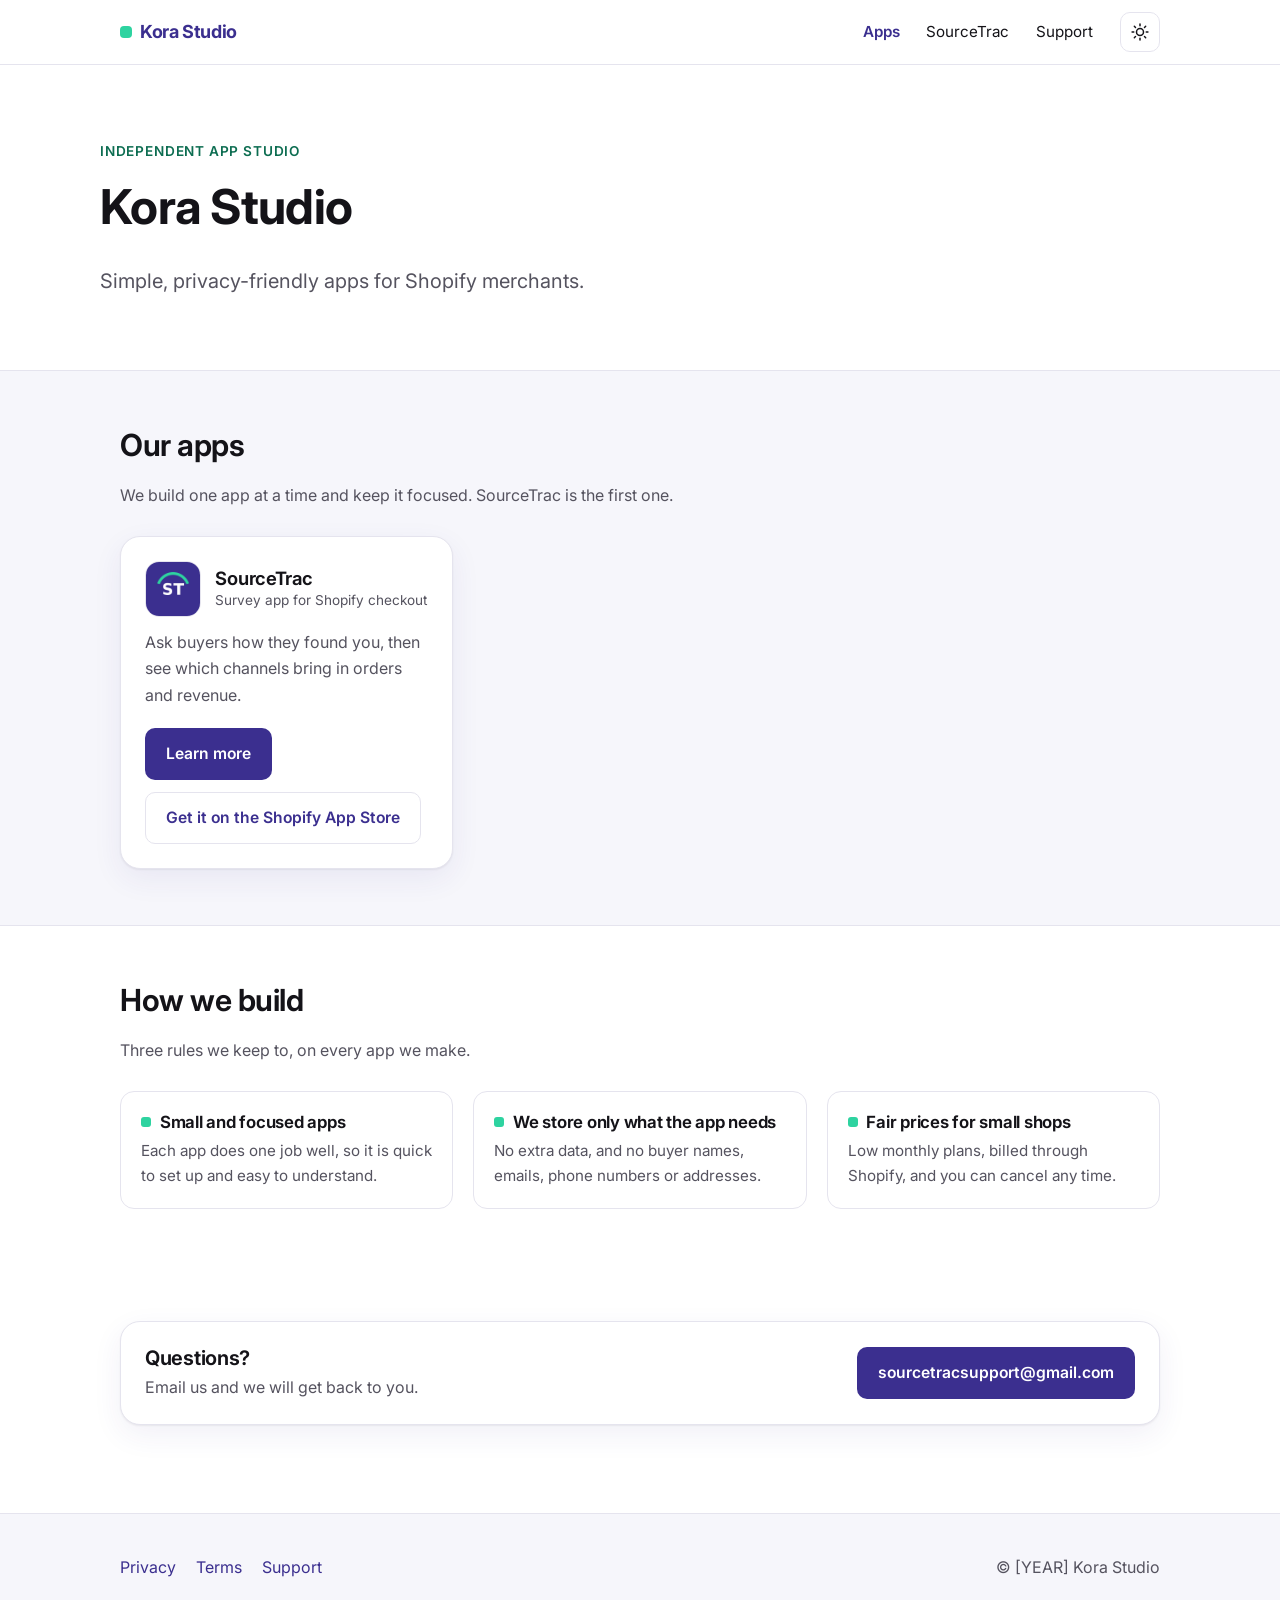
==== index.html @ 99ec0a58 "Add Kora Studio marketing site Studio site with an apps section for Kora Studio, plus the SourceTrac" ====
<!DOCTYPE html>
<html lang="en" data-theme="light">
<head>
<meta charset="utf-8">
<meta name="viewport" content="width=device-width, initial-scale=1">
<title>Kora Studio — simple, privacy-friendly apps for Shopify merchants</title>
<meta name="description" content="Kora Studio is an independent studio building small, focused apps for Shopify merchants. Meet SourceTrac, which shows which channels bring in your sales.">
<link rel="icon" href="/assets/favicon.svg" type="image/svg+xml">
<link rel="preconnect" href="https://fonts.googleapis.com">
<link rel="preconnect" href="https://fonts.gstatic.com" crossorigin>
<link rel="stylesheet" href="https://fonts.googleapis.com/css2?family=Inter:wght@400;500;600;700&display=swap">
<link rel="stylesheet" href="/assets/styles.css">
<script>
  (function () {
    try {
      var saved = localStorage.getItem("kora-theme");
      if (saved === "dark" || saved === "light") {
        document.documentElement.setAttribute("data-theme", saved);
      }
    } catch (e) {}
  })();
</script>
</head>
<body>
<a class="skip-link" href="#main">Skip to content</a>

<header class="site-header">
  <div class="wrap site-header__inner">
    <a class="brand" href="/"><span class="brand__mark" aria-hidden="true"></span>Kora Studio</a>
    <nav class="nav" id="site-nav" data-open="false" aria-label="Main">
      <a href="/#apps" aria-current="page">Apps</a>
      <a href="/sourcetrac">SourceTrac</a>
      <a href="/support">Support</a>
    </nav>
    <div class="header-tools">
      <button class="icon-btn theme-toggle" type="button" aria-pressed="false" aria-label="Switch to dark mode">
        <svg class="icon-sun" viewBox="0 0 24 24" fill="none" stroke="currentColor" stroke-width="1.8" stroke-linecap="round" aria-hidden="true">
          <circle cx="12" cy="12" r="4.2"></circle>
          <path d="M12 2.5v2M12 19.5v2M2.5 12h2M19.5 12h2M5.2 5.2l1.4 1.4M17.4 17.4l1.4 1.4M18.8 5.2l-1.4 1.4M6.6 17.4l-1.4 1.4"></path>
        </svg>
        <svg class="icon-moon" viewBox="0 0 24 24" fill="none" stroke="currentColor" stroke-width="1.8" stroke-linecap="round" stroke-linejoin="round" aria-hidden="true">
          <path d="M20 14.5A8.5 8.5 0 0 1 9.5 4a8.5 8.5 0 1 0 10.5 10.5z"></path>
        </svg>
      </button>
      <button class="icon-btn menu-toggle" type="button" aria-expanded="false" aria-controls="site-nav" aria-label="Menu">
        <svg viewBox="0 0 24 24" fill="none" stroke="currentColor" stroke-width="1.8" stroke-linecap="round" aria-hidden="true">
          <path d="M4 7h16M4 12h16M4 17h16"></path>
        </svg>
      </button>
    </div>
  </div>
</header>

<main id="main">

  <section class="hero wrap">
    <p class="hero__eyebrow">Independent app studio</p>
    <h1>Kora Studio</h1>
    <p class="hero__lead">Simple, privacy-friendly apps for Shopify merchants.</p>
  </section>

  <section class="section section--soft" id="apps" aria-labelledby="apps-heading">
    <div class="wrap">
      <div class="section__head">
        <h2 id="apps-heading">Our apps</h2>
        <p>We build one app at a time and keep it focused. SourceTrac is the first one.</p>
      </div>

      <div class="card-grid">
        <article class="card app-card">
          <div class="app-card__top">
            <img class="app-card__icon" src="/assets/sourcetrac-icon.png" width="56" height="56"
                 alt="SourceTrac app icon: white letters on an indigo square with a mint arc">
            <div>
              <h3>SourceTrac</h3>
              <p class="app-card__tag">Survey app for Shopify checkout</p>
            </div>
          </div>
          <p>Ask buyers how they found you, then see which channels bring in orders and revenue.</p>
          <div class="btn-row">
            <a class="btn btn--primary" href="/sourcetrac">Learn more</a>
            <a class="btn btn--secondary" href="[APP STORE LISTING URL]">Get it on the Shopify App Store</a>
          </div>
        </article>
      </div>
    </div>
  </section>

  <section class="section" aria-labelledby="how-heading">
    <div class="wrap">
      <div class="section__head">
        <h2 id="how-heading">How we build</h2>
        <p>Three rules we keep to, on every app we make.</p>
      </div>

      <ul class="points">
        <li>
          <h3>Small and focused apps</h3>
          <p>Each app does one job well, so it is quick to set up and easy to understand.</p>
        </li>
        <li>
          <h3>We store only what the app needs</h3>
          <p>No extra data, and no buyer names, emails, phone numbers or addresses.</p>
        </li>
        <li>
          <h3>Fair prices for small shops</h3>
          <p>Low monthly plans, billed through Shopify, and you can cancel any time.</p>
        </li>
      </ul>
    </div>
  </section>

  <section class="section" aria-labelledby="contact-heading">
    <div class="wrap">
      <div class="contact-strip">
        <div>
          <h2 id="contact-heading">Questions?</h2>
          <p>Email us and we will get back to you.</p>
        </div>
        <div class="btn-row">
          <a class="btn btn--primary" href="mailto:sourcetracsupport@gmail.com">sourcetracsupport@gmail.com</a>
        </div>
      </div>
    </div>
  </section>

</main>

<footer class="site-footer">
  <div class="wrap">
    <div class="site-footer__inner">
      <nav aria-label="Footer">
        <a href="/privacy">Privacy</a>
        <a href="/terms">Terms</a>
        <a href="/support">Support</a>
      </nav>
      <span class="muted">© [YEAR] Kora Studio</span>
    </div>
  </div>
</footer>

<script src="/assets/site.js"></script>
</body>
</html>
---- assets/styles.css ----
/* Kora Studio — shared styles */

:root {
  --brand: #3b2f8f;
  --brand-ink: #3b2f8f;
  --brand-soft: #f1effb;
  --on-brand: #ffffff;
  --accent: #2ed3a0;
  --accent-ink: #0d6d51;
  --bg: #ffffff;
  --bg-soft: #f6f6fb;
  --surface: #ffffff;
  --text: #141318;
  --muted: #55535f;
  --border: #e5e4ee;
  --shadow: 0 1px 2px rgba(20, 19, 24, 0.06), 0 10px 30px rgba(59, 47, 143, 0.07);
  --radius: 14px;
  --radius-lg: 20px;
  --maxw: 1080px;
  color-scheme: light;
}

html[data-theme="dark"] {
  --brand: #5b4bc4;
  --brand-ink: #b6acfa;
  --brand-soft: #201c3a;
  --on-brand: #ffffff;
  --accent: #2ed3a0;
  --accent-ink: #2ed3a0;
  --bg: #0f0d1b;
  --bg-soft: #171429;
  --surface: #171429;
  --text: #f3f2f8;
  --muted: #b3afc6;
  --border: #2c2846;
  --shadow: 0 1px 2px rgba(0, 0, 0, 0.4), 0 10px 30px rgba(0, 0, 0, 0.35);
  color-scheme: dark;
}

*,
*::before,
*::after {
  box-sizing: border-box;
}

html {
  -webkit-text-size-adjust: 100%;
  scroll-behavior: smooth;
}

body {
  margin: 0;
  background: var(--bg);
  color: var(--text);
  font-family: "Inter", -apple-system, BlinkMacSystemFont, "Segoe UI", Roboto, Helvetica, Arial, sans-serif;
  font-size: 1rem;
  line-height: 1.65;
  font-synthesis-weight: none;
  text-rendering: optimizeLegibility;
  overflow-x: hidden;
}

@media (prefers-reduced-motion: reduce) {
  html {
    scroll-behavior: auto;
  }
  * {
    transition: none !important;
  }
}

img {
  max-width: 100%;
  height: auto;
  display: block;
}

a {
  color: var(--brand-ink);
  text-decoration-thickness: 1px;
  text-underline-offset: 2px;
}

a:hover {
  color: var(--text);
}

:focus-visible {
  outline: 3px solid var(--accent);
  outline-offset: 2px;
  border-radius: 4px;
}

h1,
h2,
h3,
h4 {
  line-height: 1.2;
  margin: 0 0 0.6em;
  letter-spacing: -0.015em;
  text-wrap: balance;
}

h1 {
  font-size: clamp(2rem, 5vw, 3rem);
  font-weight: 700;
}

h2 {
  font-size: clamp(1.4rem, 3vw, 1.9rem);
  font-weight: 650;
}

h3 {
  font-size: 1.15rem;
  font-weight: 650;
}

p {
  margin: 0 0 1rem;
  max-width: 68ch;
}

ul,
ol {
  padding-left: 1.25rem;
  margin: 0 0 1rem;
}

li {
  margin-bottom: 0.45rem;
  max-width: 65ch;
}

hr {
  border: 0;
  border-top: 1px solid var(--border);
  margin: 2.5rem 0;
}

/* Layout */
.wrap {
  width: 100%;
  max-width: var(--maxw);
  margin: 0 auto;
  padding: 0 1.25rem;
}

.section {
  padding: 3.5rem 0;
}

.section--soft {
  background: var(--bg-soft);
  border-top: 1px solid var(--border);
  border-bottom: 1px solid var(--border);
}

.section__head {
  max-width: 62ch;
  margin-bottom: 1.75rem;
}

.section__head p {
  color: var(--muted);
  margin-bottom: 0;
}

.skip-link {
  position: absolute;
  left: -9999px;
  top: 0;
  background: var(--brand);
  color: var(--on-brand);
  padding: 0.6rem 1rem;
  z-index: 50;
  border-radius: 0 0 8px 0;
}

.skip-link:focus {
  left: 0;
}

/* Header */
.site-header {
  position: sticky;
  top: 0;
  z-index: 20;
  background: color-mix(in srgb, var(--bg) 92%, transparent);
  backdrop-filter: saturate(180%) blur(10px);
  border-bottom: 1px solid var(--border);
}

@supports not (background: color-mix(in srgb, red, blue)) {
  .site-header {
    background: var(--bg);
  }
}

.site-header__inner {
  display: flex;
  align-items: center;
  gap: 1rem;
  min-height: 64px;
}

.brand {
  display: inline-flex;
  align-items: center;
  gap: 0.5rem;
  text-decoration: none;
  font-weight: 700;
  letter-spacing: -0.02em;
  font-size: 1.125rem;
  color: var(--brand-ink);
  margin-right: auto;
}

.brand:hover {
  color: var(--brand-ink);
}

.brand__mark {
  width: 12px;
  height: 12px;
  border-radius: 4px;
  background: var(--accent);
  flex: none;
}

.nav {
  display: flex;
  align-items: center;
  gap: 0.25rem;
}

.nav a {
  color: var(--text);
  text-decoration: none;
  padding: 0.45rem 0.7rem;
  border-radius: 8px;
  font-size: 0.95rem;
}

.nav a:hover {
  background: var(--bg-soft);
}

.nav a[aria-current="page"] {
  color: var(--brand-ink);
  font-weight: 600;
}

.header-tools {
  display: flex;
  align-items: center;
  gap: 0.4rem;
}

.icon-btn {
  appearance: none;
  background: transparent;
  border: 1px solid var(--border);
  color: var(--text);
  width: 40px;
  height: 40px;
  border-radius: 10px;
  display: inline-flex;
  align-items: center;
  justify-content: center;
  cursor: pointer;
  padding: 0;
}

.icon-btn:hover {
  background: var(--bg-soft);
}

.icon-btn svg {
  width: 20px;
  height: 20px;
}

.theme-toggle .icon-moon,
html[data-theme="dark"] .theme-toggle .icon-sun {
  display: none;
}

html[data-theme="dark"] .theme-toggle .icon-moon {
  display: block;
}

.menu-toggle {
  display: none;
}

@media (max-width: 700px) {
  .menu-toggle {
    display: inline-flex;
  }

  .nav {
    position: absolute;
    left: 0;
    right: 0;
    top: 100%;
    flex-direction: column;
    align-items: stretch;
    gap: 0;
    background: var(--bg);
    border-bottom: 1px solid var(--border);
    padding: 0.5rem 1.25rem 1rem;
    display: none;
  }

  .nav[data-open="true"] {
    display: flex;
  }

  .nav a {
    padding: 0.7rem 0.5rem;
    font-size: 1.05rem;
  }
}

/* Buttons */
.btn {
  display: inline-flex;
  align-items: center;
  justify-content: center;
  gap: 0.5rem;
  padding: 0.75rem 1.25rem;
  border-radius: 10px;
  font-weight: 600;
  font-size: 0.98rem;
  text-decoration: none;
  border: 1px solid transparent;
  cursor: pointer;
  max-width: 100%;
  text-align: center;
  overflow-wrap: anywhere;
  transition: transform 0.12s ease, background-color 0.12s ease;
}

.btn:active {
  transform: translateY(1px);
}

.btn--primary {
  background: var(--brand);
  color: var(--on-brand);
}

.btn--primary:hover {
  color: var(--on-brand);
  background: color-mix(in srgb, var(--brand) 85%, #000);
}

.btn--secondary {
  background: transparent;
  color: var(--brand-ink);
  border-color: var(--border);
}

.btn--secondary:hover {
  color: var(--brand-ink);
  background: var(--bg-soft);
  border-color: var(--brand-ink);
}

.btn-row {
  display: flex;
  flex-wrap: wrap;
  gap: 0.75rem;
  align-items: center;
}

/* Hero */
.hero {
  padding: 4.5rem 0 3.5rem;
}

.hero__eyebrow {
  display: inline-block;
  font-size: 0.85rem;
  font-weight: 600;
  letter-spacing: 0.06em;
  text-transform: uppercase;
  color: var(--accent-ink);
  margin-bottom: 1rem;
}

.hero h1 {
  max-width: 22ch;
}

.hero__lead {
  font-size: clamp(1.05rem, 2.2vw, 1.25rem);
  color: var(--muted);
  max-width: 58ch;
}

.hero__actions {
  margin-top: 1.75rem;
}

.hero--split {
  display: grid;
  grid-template-columns: 1.15fr 0.85fr;
  gap: 3rem;
  align-items: center;
}

@media (max-width: 860px) {
  .hero--split {
    grid-template-columns: 1fr;
    gap: 2rem;
  }
}

/* Cards */
.card {
  background: var(--surface);
  border: 1px solid var(--border);
  border-radius: var(--radius-lg);
  padding: 1.5rem;
  box-shadow: var(--shadow);
}

.card-grid {
  display: grid;
  grid-template-columns: repeat(auto-fill, minmax(min(100%, 300px), 1fr));
  gap: 1.25rem;
}

.app-card {
  display: flex;
  flex-direction: column;
  gap: 0.75rem;
}

.app-card__top {
  display: flex;
  align-items: center;
  gap: 0.9rem;
}

.app-card__icon {
  width: 56px;
  height: 56px;
  border-radius: 14px;
  flex: none;
  border: 1px solid var(--border);
}

.app-card h3 {
  margin: 0;
}

.app-card__tag {
  color: var(--muted);
  font-size: 0.85rem;
  margin: 0;
}

.app-card p {
  color: var(--muted);
  margin: 0;
  flex: 1;
}

.app-card .btn-row {
  margin-top: 0.5rem;
}

/* Feature / point lists */
.points {
  display: grid;
  grid-template-columns: repeat(auto-fit, minmax(min(100%, 260px), 1fr));
  gap: 1.25rem;
  list-style: none;
  padding: 0;
  margin: 0;
}

.points li {
  margin: 0;
  max-width: none;
  background: var(--surface);
  border: 1px solid var(--border);
  border-radius: var(--radius);
  padding: 1.25rem;
}

.points h3 {
  display: flex;
  align-items: center;
  gap: 0.55rem;
  font-size: 1.05rem;
  margin-bottom: 0.35rem;
}

.points h3::before {
  content: "";
  width: 10px;
  height: 10px;
  border-radius: 3px;
  background: var(--accent);
  flex: none;
}

.points p {
  color: var(--muted);
  margin: 0;
  font-size: 0.95rem;
}

.steps {
  counter-reset: step;
  list-style: none;
  padding: 0;
  margin: 0;
  display: grid;
  grid-template-columns: repeat(auto-fit, minmax(min(100%, 280px), 1fr));
  gap: 1.25rem;
}

.steps > li {
  counter-increment: step;
  margin: 0;
  max-width: none;
  background: var(--surface);
  border: 1px solid var(--border);
  border-radius: var(--radius);
  padding: 1.5rem;
}

.steps > li::before {
  content: counter(step);
  display: inline-flex;
  align-items: center;
  justify-content: center;
  width: 32px;
  height: 32px;
  border-radius: 50%;
  background: var(--brand);
  color: var(--on-brand);
  font-weight: 700;
  font-size: 0.95rem;
  margin-bottom: 0.75rem;
}

.steps h3 {
  margin-bottom: 0.4rem;
}

.steps p {
  color: var(--muted);
  margin: 0;
  font-size: 0.95rem;
}

.feature-list {
  display: grid;
  grid-template-columns: repeat(auto-fit, minmax(min(100%, 320px), 1fr));
  gap: 0.6rem 2rem;
  list-style: none;
  padding: 0;
  margin: 0;
}

.feature-list li {
  position: relative;
  padding-left: 1.75rem;
  margin: 0;
  max-width: none;
}

.feature-list li::before {
  content: "";
  position: absolute;
  left: 0;
  top: 0.55em;
  width: 12px;
  height: 7px;
  border-left: 2.5px solid var(--accent);
  border-bottom: 2.5px solid var(--accent);
  transform: rotate(-45deg);
}

/* Notice / callout */
.notice {
  border: 1px solid var(--border);
  border-left: 4px solid var(--accent);
  background: var(--surface);
  border-radius: var(--radius);
  padding: 1.25rem 1.4rem;
}

.notice p:last-child {
  margin-bottom: 0;
}

.notice--warn {
  border-left-color: #d98324;
  background: color-mix(in srgb, #d98324 8%, var(--surface));
}

.notice--warn strong {
  color: var(--text);
}

.contact-strip {
  display: flex;
  flex-wrap: wrap;
  gap: 1rem 1.5rem;
  align-items: center;
  justify-content: space-between;
  border: 1px solid var(--border);
  border-radius: var(--radius-lg);
  background: var(--surface);
  padding: 1.5rem;
  box-shadow: var(--shadow);
}

.contact-strip h2 {
  margin: 0 0 0.25rem;
  font-size: 1.25rem;
}

.contact-strip p {
  margin: 0;
  color: var(--muted);
}

/* Pricing */
.billing {
  display: inline-flex;
  align-items: center;
  gap: 0.25rem;
  padding: 0.3rem;
  margin: 0 0 1.5rem;
  border: 1px solid var(--border);
  border-radius: 12px;
  background: var(--surface);
  min-width: 0;
}

.billing input {
  position: absolute;
  width: 1px;
  height: 1px;
  opacity: 0;
  pointer-events: none;
}

.billing label {
  display: inline-flex;
  align-items: center;
  gap: 0.4rem;
  padding: 0.45rem 0.8rem;
  border-radius: 9px;
  font-weight: 600;
  font-size: 0.92rem;
  cursor: pointer;
  color: var(--muted);
  white-space: nowrap;
}

.billing input:checked + label {
  background: var(--brand);
  color: var(--on-brand);
}

.billing input:focus-visible + label {
  outline: 3px solid var(--accent);
  outline-offset: 2px;
}

.billing .save {
  font-weight: 600;
  font-size: 0.78rem;
  color: var(--accent-ink);
}

.billing input:checked + label .save {
  color: var(--accent);
}

@media (max-width: 380px) {
  .billing label {
    padding: 0.4rem 0.55rem;
    font-size: 0.88rem;
  }

  .billing .save {
    font-size: 0.72rem;
  }
}

.plans {
  display: grid;
  grid-template-columns: repeat(auto-fit, minmax(min(100%, 270px), 1fr));
  gap: 1.25rem;
  align-items: start;
}

.plan {
  background: var(--surface);
  border: 1px solid var(--border);
  border-radius: var(--radius-lg);
  padding: 1.6rem;
  box-shadow: var(--shadow);
  display: flex;
  flex-direction: column;
  height: 100%;
}

.plan h3 {
  margin: 0 0 0.35rem;
  font-size: 1.2rem;
}

.plan__price {
  font-size: 1.9rem;
  font-weight: 700;
  letter-spacing: -0.02em;
  margin: 0 0 0.15rem;
}

.plan__price small {
  font-size: 0.95rem;
  font-weight: 500;
  color: var(--muted);
  letter-spacing: 0;
}

.plan__billing-note {
  color: var(--muted);
  font-size: 0.85rem;
  margin: 0 0 1rem;
}

.plan ul {
  list-style: none;
  padding: 0;
  margin: 0 0 1.25rem;
}

.plan ul li {
  position: relative;
  padding-left: 1.6rem;
  margin-bottom: 0.5rem;
  font-size: 0.95rem;
  max-width: none;
}

.plan ul li::before {
  content: "";
  position: absolute;
  left: 0;
  top: 0.5em;
  width: 11px;
  height: 6px;
  border-left: 2.5px solid var(--accent);
  border-bottom: 2.5px solid var(--accent);
  transform: rotate(-45deg);
}

.plan .btn {
  margin-top: auto;
  width: 100%;
}

/* Monthly / yearly switch: CSS only */
.price--year {
  display: none;
}

.pricing:has(#bill-yearly:checked) .price--year {
  display: block;
}

.pricing:has(#bill-yearly:checked) .price--month {
  display: none;
}

/* Fallback for browsers without :has() — class is set by site.js */
.pricing.is-yearly .price--year {
  display: block;
}

.pricing.is-yearly .price--month {
  display: none;
}

/* FAQ */
.faq {
  display: grid;
  gap: 0.75rem;
}

.faq details {
  background: var(--surface);
  border: 1px solid var(--border);
  border-radius: var(--radius);
  padding: 1rem 1.25rem;
}

.faq summary {
  cursor: pointer;
  font-weight: 600;
  list-style: none;
  display: flex;
  justify-content: space-between;
  gap: 1rem;
  align-items: center;
}

.faq summary::-webkit-details-marker {
  display: none;
}

.faq summary::after {
  content: "+";
  color: var(--brand-ink);
  font-weight: 700;
  font-size: 1.2rem;
  line-height: 1;
  flex: none;
}

.faq details[open] summary::after {
  content: "–";
}

.faq details p {
  margin: 0.75rem 0 0;
  color: var(--muted);
}

/* Prose (legal pages) */
.prose {
  max-width: 74ch;
}

.prose h2 {
  margin-top: 2.25rem;
  font-size: 1.3rem;
}

.prose h2:first-of-type {
  margin-top: 0;
}

.prose ul {
  margin-bottom: 1.25rem;
}

.prose table {
  width: 100%;
  border-collapse: collapse;
  margin-bottom: 1.25rem;
  font-size: 0.95rem;
}

.prose th,
.prose td {
  text-align: left;
  padding: 0.6rem 0.75rem;
  border-bottom: 1px solid var(--border);
  vertical-align: top;
}

.prose th {
  font-weight: 600;
}

.updated {
  color: var(--muted);
  font-size: 0.9rem;
}

/* Placeholder marker */
.ph {
  font-family: ui-monospace, SFMono-Regular, Menlo, Consolas, monospace;
  font-size: 0.92em;
  background: color-mix(in srgb, #d98324 16%, transparent);
  border: 1px dashed #d98324;
  border-radius: 5px;
  padding: 0.05em 0.35em;
  color: var(--text);
  overflow-wrap: anywhere;
}

/* Footer */
.site-footer {
  border-top: 1px solid var(--border);
  background: var(--bg-soft);
  padding: 2.5rem 0;
  margin-top: 2rem;
}

.site-footer__inner {
  display: flex;
  flex-wrap: wrap;
  gap: 1rem 1.5rem;
  align-items: center;
  justify-content: space-between;
}

.site-footer nav {
  display: flex;
  flex-wrap: wrap;
  gap: 0.5rem 1.25rem;
}

.site-footer a {
  text-decoration: none;
}

.site-footer a:hover {
  text-decoration: underline;
}

.site-footer small {
  color: var(--muted);
  display: block;
  margin-top: 1rem;
  width: 100%;
}

/* Utilities */
.muted {
  color: var(--muted);
}

.mt-0 {
  margin-top: 0;
}

.mb-0 {
  margin-bottom: 0;
}

.stack > * + * {
  margin-top: 1rem;
}

.visually-hidden {
  position: absolute;
  width: 1px;
  height: 1px;
  margin: -1px;
  padding: 0;
  overflow: hidden;
  clip: rect(0 0 0 0);
  white-space: nowrap;
  border: 0;
}
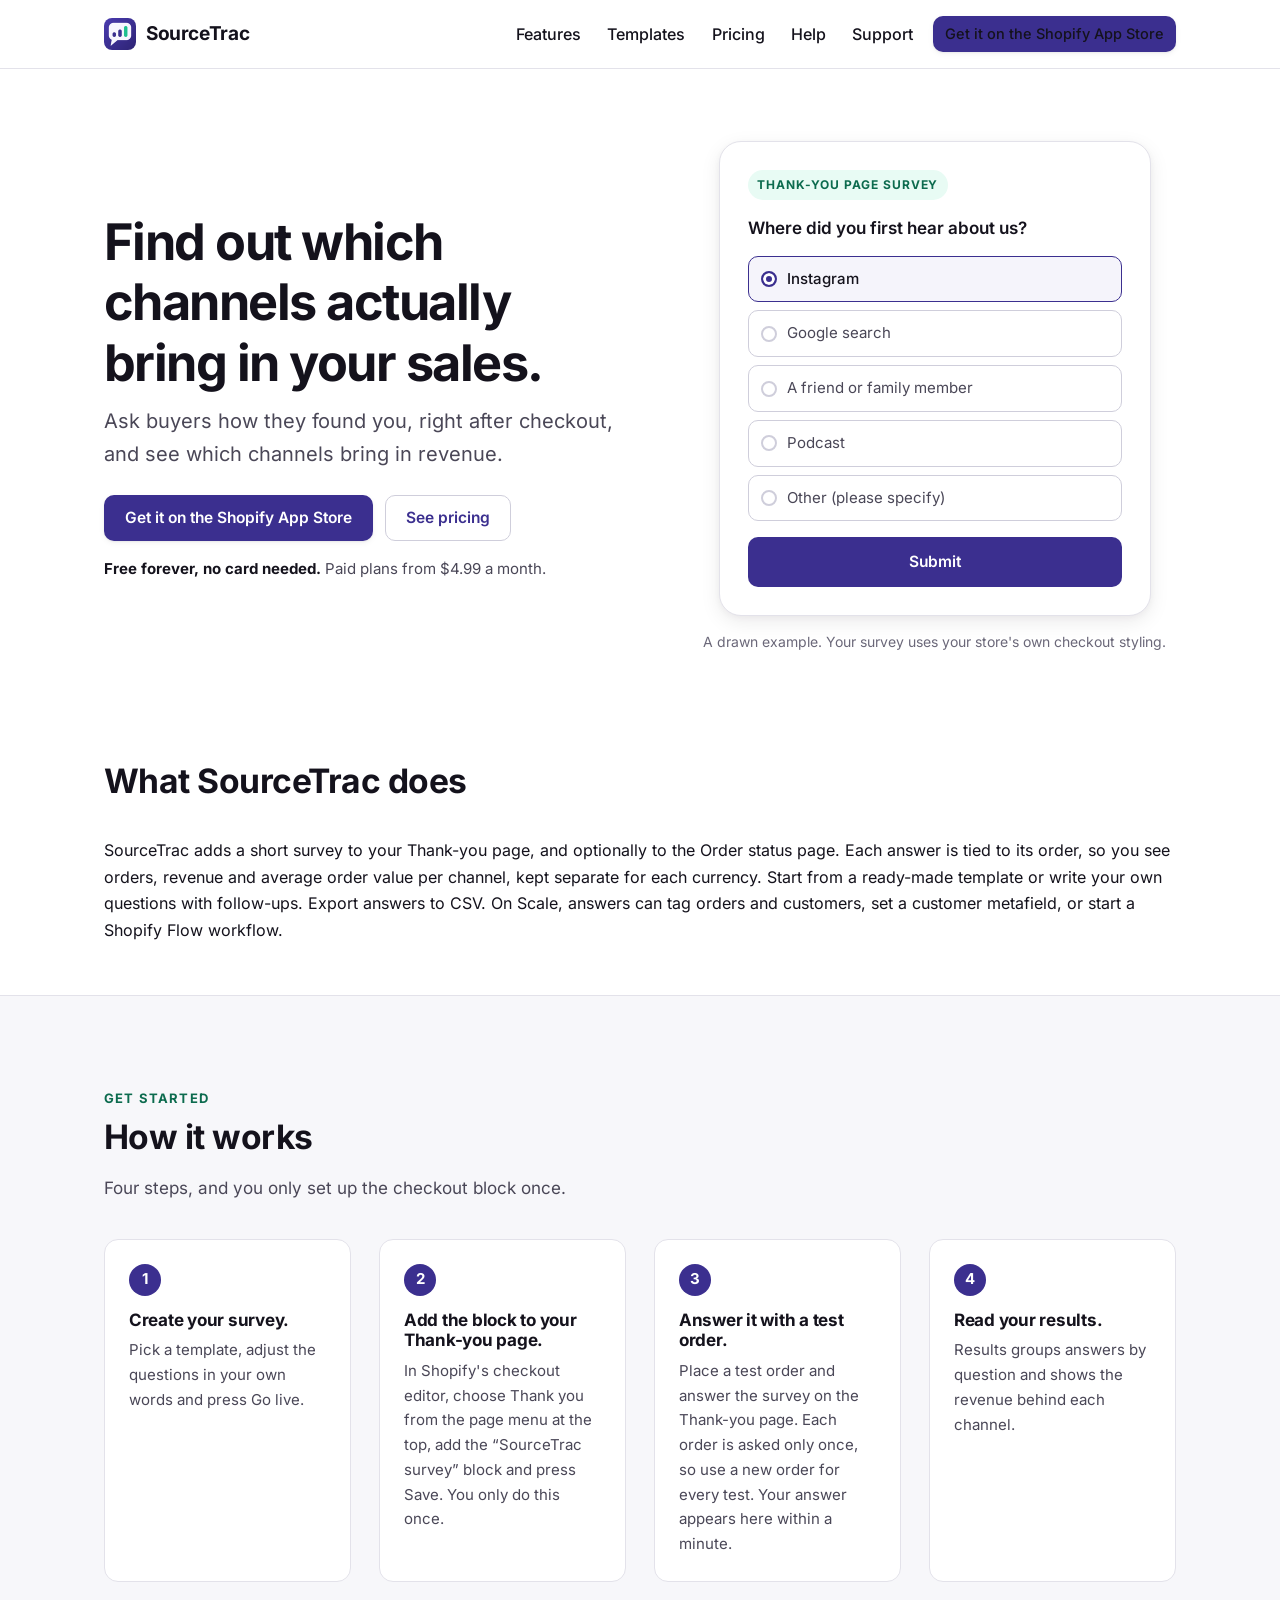
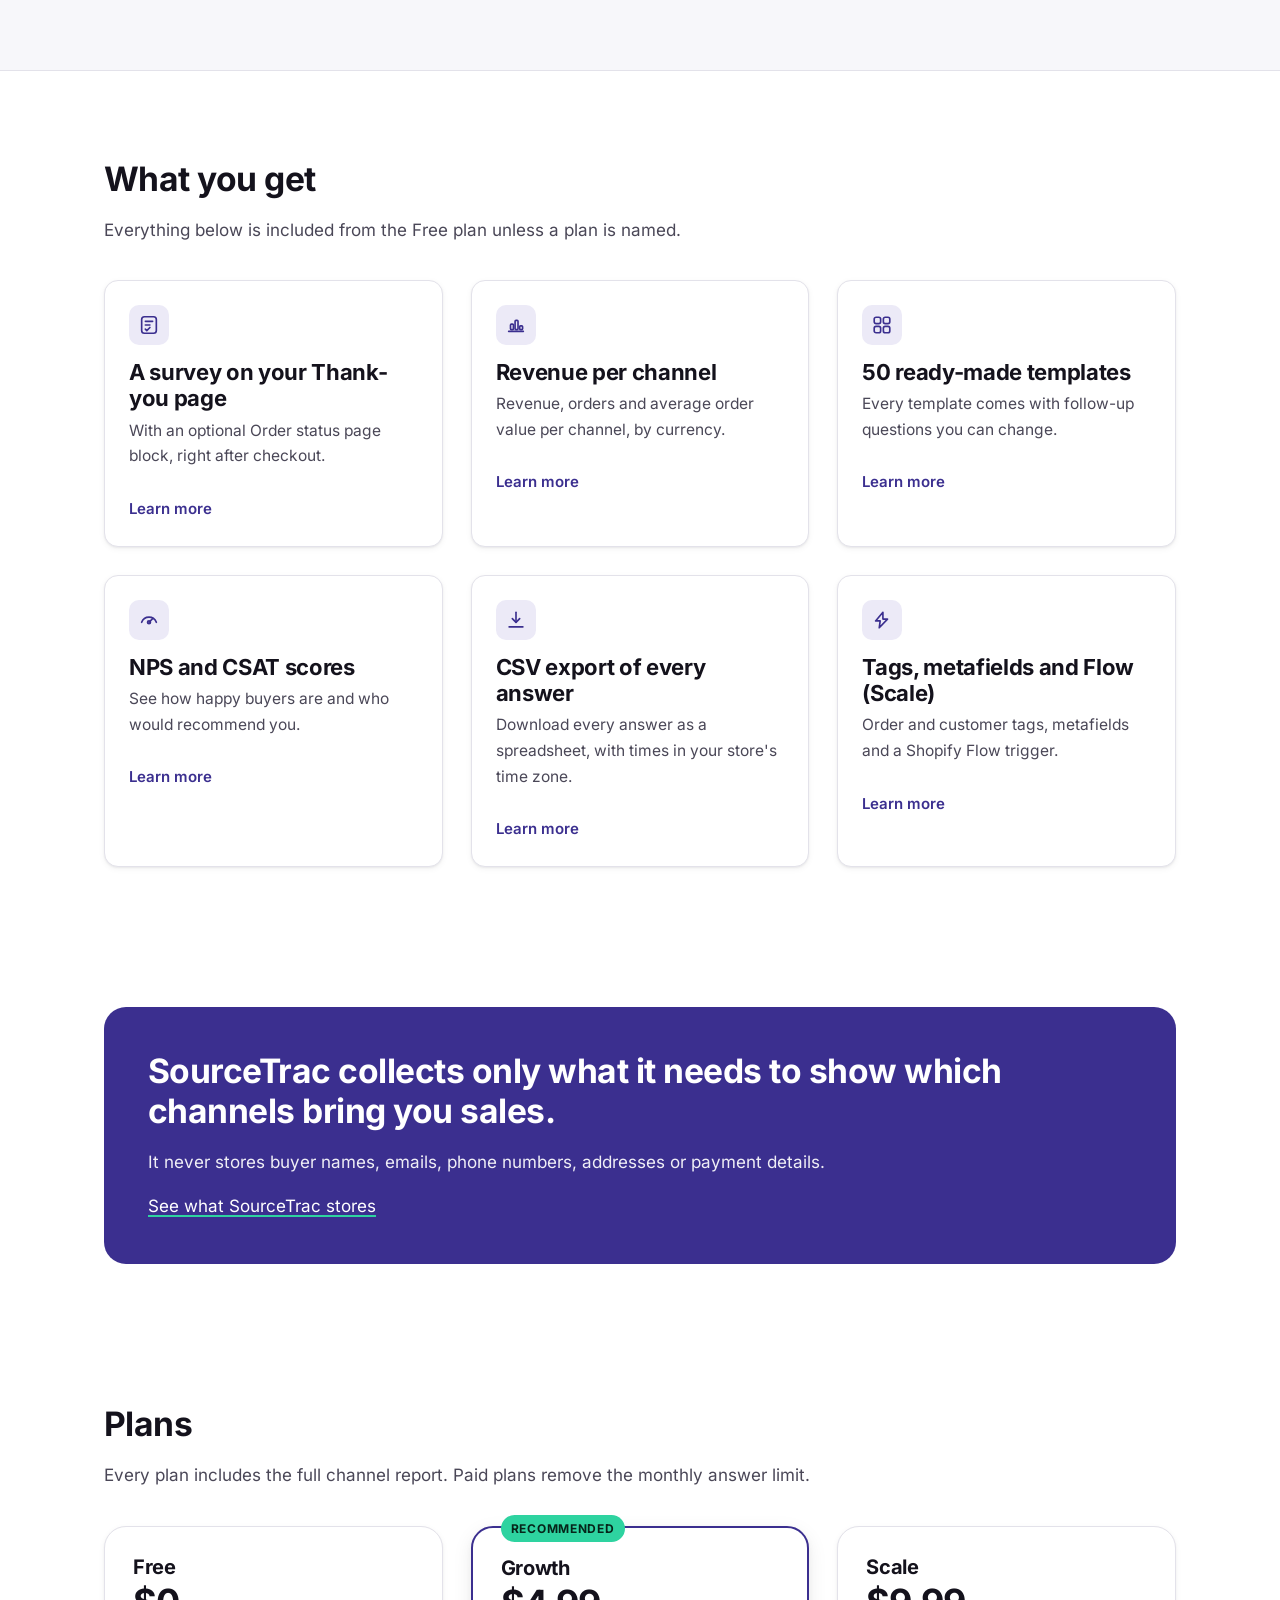
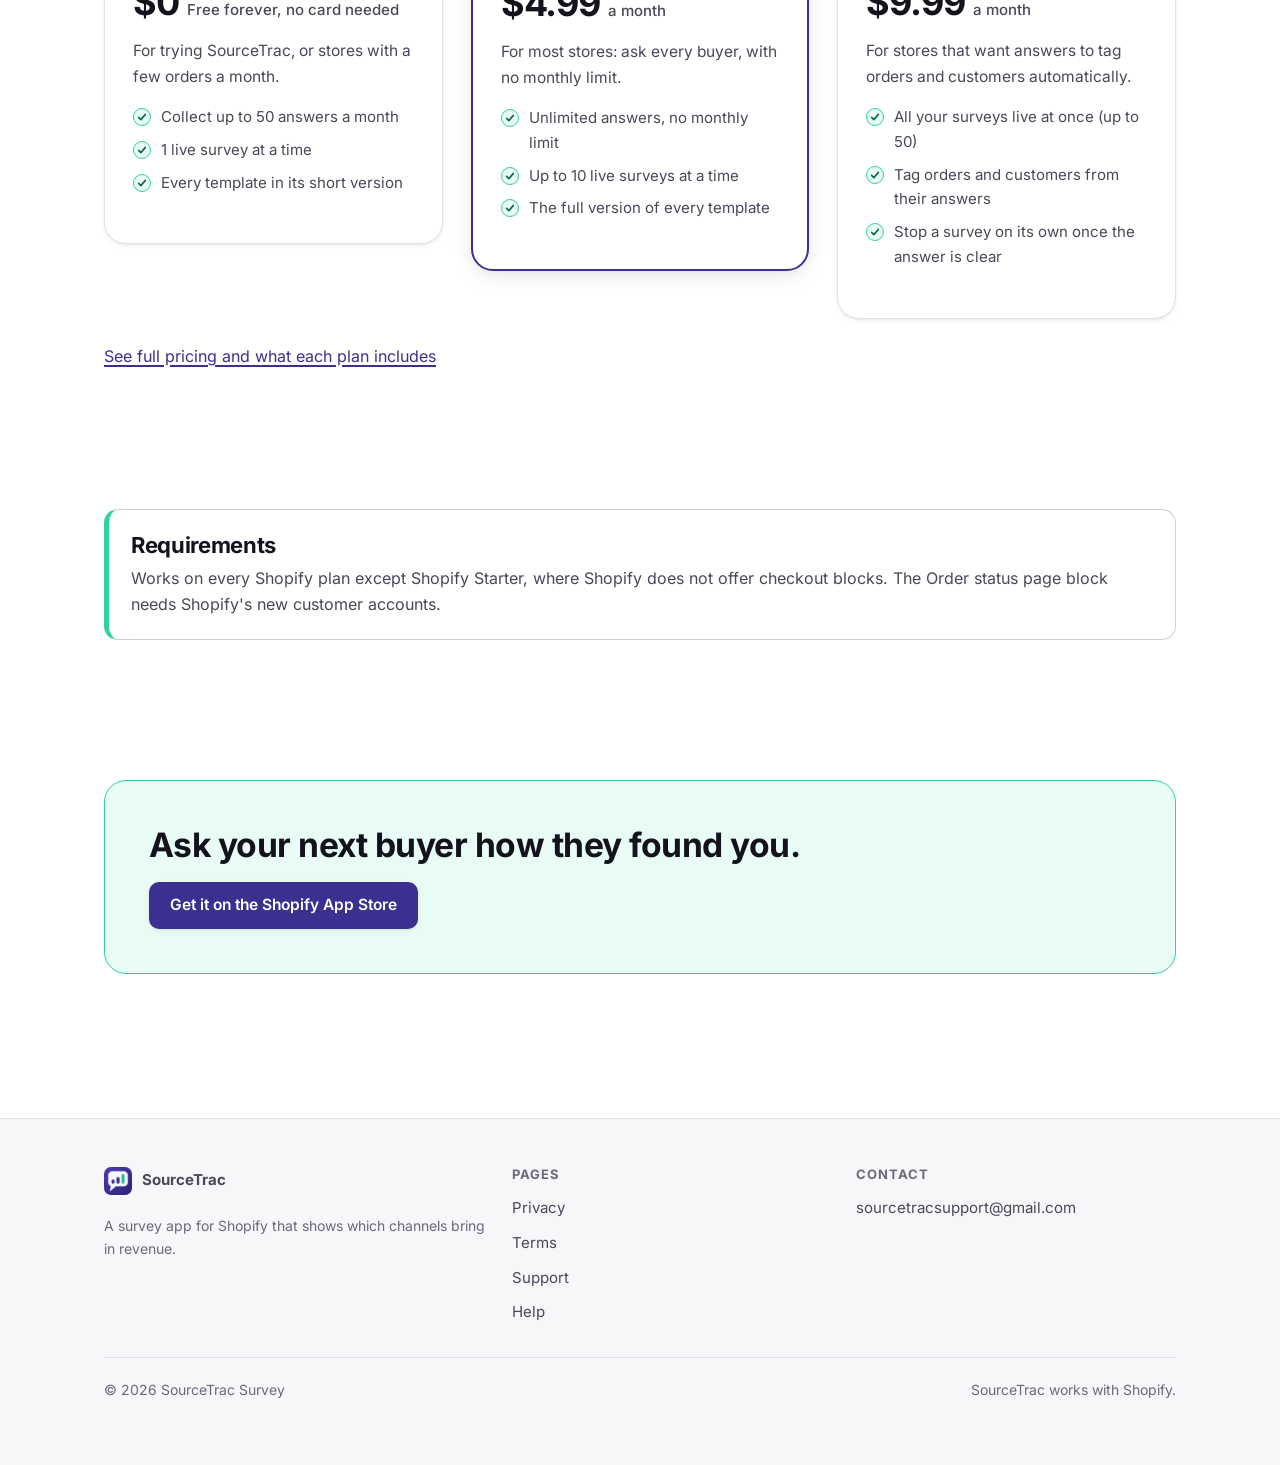
==== commit d03ca5bd: "Add the SourceTrac website Static site for SourceTrac, a survey app for Shopify merchants, published" ====
--- a/index.html
+++ b/index.html
@@ -1,144 +1,217 @@
 <!DOCTYPE html>
-<html lang="en" data-theme="light">
+<html lang="en">
 <head>
 <meta charset="utf-8">
 <meta name="viewport" content="width=device-width, initial-scale=1">
-<title>Kora Studio — simple, privacy-friendly apps for Shopify merchants</title>
-<meta name="description" content="Kora Studio is an independent studio building small, focused apps for Shopify merchants. Meet SourceTrac, which shows which channels bring in your sales.">
-<link rel="icon" href="/assets/favicon.svg" type="image/svg+xml">
-<link rel="preconnect" href="https://fonts.googleapis.com">
-<link rel="preconnect" href="https://fonts.gstatic.com" crossorigin>
-<link rel="stylesheet" href="https://fonts.googleapis.com/css2?family=Inter:wght@400;500;600;700&display=swap">
+<title>SourceTrac — find out which channels bring in your sales</title>
+<meta name="description" content="Ask buyers how they found you, right after checkout, and see which channels bring in revenue. A survey app for Shopify. Free forever, no card needed.">
+<link rel="canonical" href="/">
+<link rel="icon" type="image/png" sizes="32x32" href="/assets/favicon-32.png">
+<link rel="icon" type="image/png" sizes="192x192" href="/assets/icon-192.png">
+<link rel="apple-touch-icon" href="/assets/apple-touch-icon.png">
+<meta name="theme-color" content="#3B2F8F">
+<meta property="og:type" content="website">
+<meta property="og:site_name" content="SourceTrac">
+<meta property="og:title" content="SourceTrac — find out which channels bring in your sales">
+<meta property="og:description" content="Ask buyers how they found you, right after checkout, and see which channels bring in revenue. A survey app for Shopify. Free forever, no card needed.">
+<meta property="og:image" content="/assets/icon-512.png">
+<meta name="twitter:card" content="summary">
 <link rel="stylesheet" href="/assets/styles.css">
-<script>
-  (function () {
-    try {
-      var saved = localStorage.getItem("kora-theme");
-      if (saved === "dark" || saved === "light") {
-        document.documentElement.setAttribute("data-theme", saved);
-      }
-    } catch (e) {}
-  })();
-</script>
 </head>
 <body>
-<a class="skip-link" href="#main">Skip to content</a>
-
+<a class="skip" href="#main">Skip to main content</a>
 <header class="site-header">
-  <div class="wrap site-header__inner">
-    <a class="brand" href="/"><span class="brand__mark" aria-hidden="true"></span>Kora Studio</a>
-    <nav class="nav" id="site-nav" data-open="false" aria-label="Main">
-      <a href="/#apps" aria-current="page">Apps</a>
-      <a href="/sourcetrac">SourceTrac</a>
-      <a href="/support">Support</a>
+  <div class="wrap header-inner">
+    <a class="brand" href="/">
+      <img src="/assets/logo-64.png" width="32" height="32" alt="" decoding="async">
+      <span>SourceTrac</span>
+    </a>
+    <button class="nav-toggle" type="button" aria-expanded="false" aria-controls="site-nav">
+      Menu
+    </button>
+    <nav class="site-nav" id="site-nav" aria-label="Main">
+      <ul>
+        <li><a href="/features">Features</a></li>
+        <li><a href="/templates">Templates</a></li>
+        <li><a href="/pricing">Pricing</a></li>
+        <li><a href="/help">Help</a></li>
+        <li><a href="/support">Support</a></li>
+      </ul>
+      <div class="nav-cta">
+        <a class="btn btn--primary btn--sm" href="[APP STORE LISTING URL]">Get it on the Shopify App Store</a>
+      </div>
     </nav>
-    <div class="header-tools">
-      <button class="icon-btn theme-toggle" type="button" aria-pressed="false" aria-label="Switch to dark mode">
-        <svg class="icon-sun" viewBox="0 0 24 24" fill="none" stroke="currentColor" stroke-width="1.8" stroke-linecap="round" aria-hidden="true">
-          <circle cx="12" cy="12" r="4.2"></circle>
-          <path d="M12 2.5v2M12 19.5v2M2.5 12h2M19.5 12h2M5.2 5.2l1.4 1.4M17.4 17.4l1.4 1.4M18.8 5.2l-1.4 1.4M6.6 17.4l-1.4 1.4"></path>
-        </svg>
-        <svg class="icon-moon" viewBox="0 0 24 24" fill="none" stroke="currentColor" stroke-width="1.8" stroke-linecap="round" stroke-linejoin="round" aria-hidden="true">
-          <path d="M20 14.5A8.5 8.5 0 0 1 9.5 4a8.5 8.5 0 1 0 10.5 10.5z"></path>
-        </svg>
-      </button>
-      <button class="icon-btn menu-toggle" type="button" aria-expanded="false" aria-controls="site-nav" aria-label="Menu">
-        <svg viewBox="0 0 24 24" fill="none" stroke="currentColor" stroke-width="1.8" stroke-linecap="round" aria-hidden="true">
-          <path d="M4 7h16M4 12h16M4 17h16"></path>
-        </svg>
-      </button>
-    </div>
   </div>
 </header>
-
 <main id="main">
 
-  <section class="hero wrap">
-    <p class="hero__eyebrow">Independent app studio</p>
-    <h1>Kora Studio</h1>
-    <p class="hero__lead">Simple, privacy-friendly apps for Shopify merchants.</p>
-  </section>
-
-  <section class="section section--soft" id="apps" aria-labelledby="apps-heading">
-    <div class="wrap">
-      <div class="section__head">
-        <h2 id="apps-heading">Our apps</h2>
-        <p>We build one app at a time and keep it focused. SourceTrac is the first one.</p>
-      </div>
-
-      <div class="card-grid">
-        <article class="card app-card">
-          <div class="app-card__top">
-            <img class="app-card__icon" src="/assets/sourcetrac-icon.png" width="56" height="56"
-                 alt="SourceTrac app icon: white letters on an indigo square with a mint arc">
-            <div>
-              <h3>SourceTrac</h3>
-              <p class="app-card__tag">Survey app for Shopify checkout</p>
-            </div>
-          </div>
-          <p>Ask buyers how they found you, then see which channels bring in orders and revenue.</p>
-          <div class="btn-row">
-            <a class="btn btn--primary" href="/sourcetrac">Learn more</a>
-            <a class="btn btn--secondary" href="[APP STORE LISTING URL]">Get it on the Shopify App Store</a>
-          </div>
-        </article>
-      </div>
-    </div>
-  </section>
-
-  <section class="section" aria-labelledby="how-heading">
-    <div class="wrap">
-      <div class="section__head">
-        <h2 id="how-heading">How we build</h2>
-        <p>Three rules we keep to, on every app we make.</p>
-      </div>
-
-      <ul class="points">
-        <li>
-          <h3>Small and focused apps</h3>
-          <p>Each app does one job well, so it is quick to set up and easy to understand.</p>
-        </li>
-        <li>
-          <h3>We store only what the app needs</h3>
-          <p>No extra data, and no buyer names, emails, phone numbers or addresses.</p>
-        </li>
-        <li>
-          <h3>Fair prices for small shops</h3>
-          <p>Low monthly plans, billed through Shopify, and you can cancel any time.</p>
-        </li>
-      </ul>
-    </div>
-  </section>
-
-  <section class="section" aria-labelledby="contact-heading">
-    <div class="wrap">
-      <div class="contact-strip">
-        <div>
-          <h2 id="contact-heading">Questions?</h2>
-          <p>Email us and we will get back to you.</p>
-        </div>
-        <div class="btn-row">
-          <a class="btn btn--primary" href="mailto:sourcetracsupport@gmail.com">sourcetracsupport@gmail.com</a>
-        </div>
-      </div>
-    </div>
-  </section>
+<section class="section hero">
+  <div class="wrap hero-grid">
+    <div>
+      <h1>Find out which channels actually bring in your sales.</h1>
+      <p class="lede">Ask buyers how they found you, right after checkout, and see which channels bring in revenue.</p>
+      <div class="btn-row">
+        <a class="btn btn--primary " href="[APP STORE LISTING URL]">Get it on the Shopify App Store</a>
+        <a class="btn btn--ghost" href="/pricing">See pricing</a>
+      </div>
+      <p class="hero-note"><strong>Free forever, no card needed.</strong> Paid plans from $4.99 a month.</p>
+    </div>
+    <div class="survey-illo">
+      <div class="survey-card" role="img" aria-label="Illustration of a SourceTrac survey card shown on a Thank-you page, asking: Where did you first hear about us?">
+        <span class="survey-card__label">Thank-you page survey</span>
+        <p class="survey-card__q">Where did you first hear about us?</p>
+        <ul class="survey-opts">
+          <li class="is-picked"><span class="dot" aria-hidden="true"></span><span>Instagram</span></li>
+          <li><span class="dot" aria-hidden="true"></span><span>Google search</span></li>
+          <li><span class="dot" aria-hidden="true"></span><span>A friend or family member</span></li>
+          <li><span class="dot" aria-hidden="true"></span><span>Podcast</span></li>
+          <li><span class="dot" aria-hidden="true"></span><span>Other (please specify)</span></li>
+        </ul>
+        <span class="survey-submit">Submit</span>
+      </div>
+      <p class="survey-caption">A drawn example. Your survey uses your store's own checkout styling.</p>
+    </div>
+  </div>
+</section>
+
+<section class="section section--tight">
+  <div class="wrap">
+    <div class="section-head">
+      <h2>What SourceTrac does</h2>
+    </div>
+    <p>SourceTrac adds a short survey to your Thank-you page, and optionally to the Order status page. Each answer is tied to its order, so you see orders, revenue and average order value per channel, kept separate for each currency. Start from a ready-made template or write your own questions with follow-ups. Export answers to CSV. On Scale, answers can tag orders and customers, set a customer metafield, or start a Shopify Flow workflow.</p>
+  </div>
+</section>
+
+<section class="section section--alt">
+  <div class="wrap">
+    <div class="section-head">
+      <span class="eyebrow">Get started</span>
+      <h2>How it works</h2>
+      <p>Four steps, and you only set up the checkout block once.</p>
+    </div>
+    <ol class="steps">
+      <li><h3>Create your survey.</h3><p>Pick a template, adjust the questions in your own words and press Go live.</p></li>
+      <li><h3>Add the block to your Thank-you page.</h3><p>In Shopify's checkout editor, choose Thank you from the page menu at the top, add the “SourceTrac survey” block and press Save. You only do this once.</p></li>
+      <li><h3>Answer it with a test order.</h3><p>Place a test order and answer the survey on the Thank-you page. Each order is asked only once, so use a new order for every test. Your answer appears here within a minute.</p></li>
+      <li><h3>Read your results.</h3><p>Results groups answers by question and shows the revenue behind each channel.</p></li>
+    </ol>
+  </div>
+</section>
+
+<section class="section">
+  <div class="wrap">
+    <div class="section-head">
+      <h2>What you get</h2>
+      <p>Everything below is included from the Free plan unless a plan is named.</p>
+    </div>
+    <div class="grid grid--3">
+      <a class="card card--link" href="/features"><span class="card-icon"><svg viewBox="0 0 24 24" fill="none" stroke="currentColor" stroke-width="1.8" stroke-linecap="round" stroke-linejoin="round" aria-hidden="true"><rect x="4" y="3" width="16" height="18" rx="3"/><path d="M8 8h8M8 12h5"/><path d="M8 16.5l1.6 1.6L13 14.7"/></svg></span><h3>A survey on your Thank-you page</h3><p>With an optional Order status page block, right after checkout.</p><span class="card-more">Learn more</span></a>
+      <a class="card card--link" href="/features"><span class="card-icon"><svg viewBox="0 0 24 24" fill="none" stroke="currentColor" stroke-width="1.8" stroke-linecap="round" stroke-linejoin="round" aria-hidden="true"><path d="M4 19h16"/><rect x="6" y="11" width="3.2" height="6" rx="1"/><rect x="11" y="7" width="3.2" height="10" rx="1"/><rect x="16" y="13" width="3.2" height="4" rx="1"/></svg></span><h3>Revenue per channel</h3><p>Revenue, orders and average order value per channel, by currency.</p><span class="card-more">Learn more</span></a>
+      <a class="card card--link" href="/features"><span class="card-icon"><svg viewBox="0 0 24 24" fill="none" stroke="currentColor" stroke-width="1.8" stroke-linecap="round" stroke-linejoin="round" aria-hidden="true"><rect x="3.5" y="3.5" width="7" height="7" rx="2"/><rect x="13.5" y="3.5" width="7" height="7" rx="2"/><rect x="3.5" y="13.5" width="7" height="7" rx="2"/><rect x="13.5" y="13.5" width="7" height="7" rx="2"/></svg></span><h3>50 ready-made templates</h3><p>Every template comes with follow-up questions you can change.</p><span class="card-more">Learn more</span></a>
+      <a class="card card--link" href="/features"><span class="card-icon"><svg viewBox="0 0 24 24" fill="none" stroke="currentColor" stroke-width="1.8" stroke-linecap="round" stroke-linejoin="round" aria-hidden="true"><path d="M4 14.5A8.5 8.5 0 0 1 20 14.5"/><path d="M12 14.5l4.2-4.2"/><circle cx="12" cy="14.5" r="1.6"/></svg></span><h3>NPS and CSAT scores</h3><p>See how happy buyers are and who would recommend you.</p><span class="card-more">Learn more</span></a>
+      <a class="card card--link" href="/features"><span class="card-icon"><svg viewBox="0 0 24 24" fill="none" stroke="currentColor" stroke-width="1.8" stroke-linecap="round" stroke-linejoin="round" aria-hidden="true"><path d="M12 3.5v11"/><path d="M8 10.5l4 4 4-4"/><path d="M4.5 19.5h15"/></svg></span><h3>CSV export of every answer</h3><p>Download every answer as a spreadsheet, with times in your store's time zone.</p><span class="card-more">Learn more</span></a>
+      <a class="card card--link" href="/features"><span class="card-icon"><svg viewBox="0 0 24 24" fill="none" stroke="currentColor" stroke-width="1.8" stroke-linecap="round" stroke-linejoin="round" aria-hidden="true"><path d="M13 3.5 5 13h5l-1 7.5L18 11h-5z"/></svg></span><h3>Tags, metafields and Flow (Scale)</h3><p>Order and customer tags, metafields and a Shopify Flow trigger.</p><span class="card-more">Learn more</span></a>
+    </div>
+  </div>
+</section>
+
+<section class="section section--tight">
+  <div class="wrap">
+    <div class="band">
+      <h2>SourceTrac collects only what it needs to show which channels bring you sales.</h2>
+      <p>It never stores buyer names, emails, phone numbers, addresses or payment details.</p>
+      <p><a href="/privacy">See what SourceTrac stores</a></p>
+    </div>
+  </div>
+</section>
+
+<section class="section">
+  <div class="wrap">
+    <div class="section-head">
+      <h2>Plans</h2>
+      <p>Every plan includes the full channel report. Paid plans remove the monthly answer limit.</p>
+    </div>
+    <div class="plans">
+      <div class="plan">
+        
+        <h3 class="plan__name">Free</h3>
+        <p class="plan__price plan__price--free">$0 <small>Free forever, no card needed</small></p>
+        <p class="plan__for">For trying SourceTrac, or stores with a few orders a month.</p>
+        <ul><li>Collect up to 50 answers a month</li><li>1 live survey at a time</li><li>Every template in its short version</li></ul>
+      </div>
+      <div class="plan plan--featured">
+        <span class="plan__tag">Recommended</span>
+        <h3 class="plan__name">Growth</h3>
+        <p class="plan__price plan__price--free">$4.99 <small>a month</small></p>
+        <p class="plan__for">For most stores: ask every buyer, with no monthly limit.</p>
+        <ul><li>Unlimited answers, no monthly limit</li><li>Up to 10 live surveys at a time</li><li>The full version of every template</li></ul>
+      </div>
+      <div class="plan">
+        
+        <h3 class="plan__name">Scale</h3>
+        <p class="plan__price plan__price--free">$9.99 <small>a month</small></p>
+        <p class="plan__for">For stores that want answers to tag orders and customers automatically.</p>
+        <ul><li>All your surveys live at once (up to 50)</li><li>Tag orders and customers from their answers</li><li>Stop a survey on its own once the answer is clear</li></ul>
+      </div>
+    </div>
+    <p style="margin-top:1.5rem"><a href="/pricing">See full pricing and what each plan includes</a></p>
+  </div>
+</section>
+
+<section class="section section--tight">
+  <div class="wrap">
+    <div class="note-box">
+      <h3>Requirements</h3>
+      <p>Works on every Shopify plan except Shopify Starter, where Shopify does not offer checkout blocks. The Order status page block needs Shopify's new customer accounts.</p>
+    </div>
+  </div>
+</section>
+
+<section class="section">
+  <div class="wrap">
+    <div class="band band--mint">
+      <h2>Ask your next buyer how they found you.</h2>
+      <div class="btn-row">
+        <a class="btn btn--primary " href="[APP STORE LISTING URL]">Get it on the Shopify App Store</a>
+      </div>
+    </div>
+  </div>
+</section>
 
 </main>
-
 <footer class="site-footer">
   <div class="wrap">
-    <div class="site-footer__inner">
-      <nav aria-label="Footer">
-        <a href="/privacy">Privacy</a>
-        <a href="/terms">Terms</a>
-        <a href="/support">Support</a>
-      </nav>
-      <span class="muted">© [YEAR] Kora Studio</span>
+    <div class="footer-grid">
+      <div>
+        <a class="footer-brand" href="/">
+          <img src="/assets/logo-64.png" width="28" height="28" alt="" loading="lazy" decoding="async">
+          <span>SourceTrac</span>
+        </a>
+        <p class="footer-note">A survey app for Shopify that shows which channels bring in revenue.</p>
+      </div>
+      <div>
+        <h2>Pages</h2>
+        <ul>
+          <li><a href="/privacy">Privacy</a></li>
+          <li><a href="/terms">Terms</a></li>
+          <li><a href="/support">Support</a></li>
+          <li><a href="/help">Help</a></li>
+        </ul>
+      </div>
+      <div>
+        <h2>Contact</h2>
+        <ul>
+          <li><a href="mailto:sourcetracsupport@gmail.com">sourcetracsupport@gmail.com</a></li>
+        </ul>
+      </div>
+    </div>
+    <div class="footer-bottom">
+      <p>&copy; 2026 SourceTrac Survey</p>
+      <p>SourceTrac works with Shopify.</p>
     </div>
   </div>
 </footer>
-
-<script src="/assets/site.js"></script>
+<script src="/assets/site.js" defer></script>
 </body>
 </html>
--- a/assets/styles.css
+++ b/assets/styles.css
@@ -1,960 +1,485 @@
-/* Kora Studio — shared styles */
+/* SourceTrac Survey — site styles.
+   Brand: deep indigo #3B2F8F, mint #2ED3A0, white, near-black text. */
+
+@font-face {
+  font-family: "Inter";
+  font-style: normal;
+  font-weight: 400;
+  font-display: swap;
+  src: url("fonts/inter-latin-400-normal.woff2") format("woff2");
+  unicode-range: U+0000-00FF, U+0131, U+0152-0153, U+02BB-02BC, U+02C6, U+02DA, U+02DC, U+0304, U+0308, U+0329, U+2000-206F, U+20AC, U+2122, U+2191, U+2193, U+2212, U+2215, U+FEFF, U+FFFD;
+}
+@font-face {
+  font-family: "Inter";
+  font-style: normal;
+  font-weight: 400;
+  font-display: swap;
+  src: url("fonts/inter-latin-ext-400-normal.woff2") format("woff2");
+  unicode-range: U+0100-02BA, U+02BD-02C5, U+02C7-02CC, U+02CE-02D7, U+02DD-02FF, U+0304, U+0308, U+0329, U+1D00-1DBF, U+1E00-1E9F, U+1EF2-1EFF, U+2020, U+20A0-20AB, U+20AD-20C0, U+2113, U+2C60-2C7F, U+A720-A7FF;
+}
+@font-face {
+  font-family: "Inter";
+  font-style: normal;
+  font-weight: 500;
+  font-display: swap;
+  src: url("fonts/inter-latin-500-normal.woff2") format("woff2");
+  unicode-range: U+0000-00FF, U+0131, U+0152-0153, U+02BB-02BC, U+02C6, U+02DA, U+02DC, U+0304, U+0308, U+0329, U+2000-206F, U+20AC, U+2122, U+2191, U+2193, U+2212, U+2215, U+FEFF, U+FFFD;
+}
+@font-face {
+  font-family: "Inter";
+  font-style: normal;
+  font-weight: 600;
+  font-display: swap;
+  src: url("fonts/inter-latin-600-normal.woff2") format("woff2");
+  unicode-range: U+0000-00FF, U+0131, U+0152-0153, U+02BB-02BC, U+02C6, U+02DA, U+02DC, U+0304, U+0308, U+0329, U+2000-206F, U+20AC, U+2122, U+2191, U+2193, U+2212, U+2215, U+FEFF, U+FFFD;
+}
+@font-face {
+  font-family: "Inter";
+  font-style: normal;
+  font-weight: 600;
+  font-display: swap;
+  src: url("fonts/inter-latin-ext-600-normal.woff2") format("woff2");
+  unicode-range: U+0100-02BA, U+02BD-02C5, U+02C7-02CC, U+02CE-02D7, U+02DD-02FF, U+0304, U+0308, U+0329, U+1D00-1DBF, U+1E00-1E9F, U+1EF2-1EFF, U+2020, U+20A0-20AB, U+20AD-20C0, U+2113, U+2C60-2C7F, U+A720-A7FF;
+}
+@font-face {
+  font-family: "Inter";
+  font-style: normal;
+  font-weight: 700;
+  font-display: swap;
+  src: url("fonts/inter-latin-700-normal.woff2") format("woff2");
+  unicode-range: U+0000-00FF, U+0131, U+0152-0153, U+02BB-02BC, U+02C6, U+02DA, U+02DC, U+0304, U+0308, U+0329, U+2000-206F, U+20AC, U+2122, U+2191, U+2193, U+2212, U+2215, U+FEFF, U+FFFD;
+}
+@font-face {
+  font-family: "Inter";
+  font-style: normal;
+  font-weight: 700;
+  font-display: swap;
+  src: url("fonts/inter-latin-ext-700-normal.woff2") format("woff2");
+  unicode-range: U+0100-02BA, U+02BD-02C5, U+02C7-02CC, U+02CE-02D7, U+02DD-02FF, U+0304, U+0308, U+0329, U+1D00-1DBF, U+1E00-1E9F, U+1EF2-1EFF, U+2020, U+20A0-20AB, U+20AD-20C0, U+2113, U+2C60-2C7F, U+A720-A7FF;
+}
 
 :root {
-  --brand: #3b2f8f;
-  --brand-ink: #3b2f8f;
-  --brand-soft: #f1effb;
-  --on-brand: #ffffff;
-  --accent: #2ed3a0;
-  --accent-ink: #0d6d51;
-  --bg: #ffffff;
-  --bg-soft: #f6f6fb;
-  --surface: #ffffff;
-  --text: #141318;
-  --muted: #55535f;
-  --border: #e5e4ee;
-  --shadow: 0 1px 2px rgba(20, 19, 24, 0.06), 0 10px 30px rgba(59, 47, 143, 0.07);
+  --indigo: #3B2F8F;
+  --indigo-700: #322779;
+  --indigo-100: #ECEAF7;
+  --indigo-050: #F5F4FB;
+  --mint: #2ED3A0;
+  --mint-ink: #0C6B4E;
+  --mint-050: #E8FBF4;
+  --ink: #14121C;
+  --ink-soft: #4A4757;
+  --ink-faint: #6B6879;
+  --page: #FFFFFF;
+  --surface: #FFFFFF;
+  --surface-alt: #F7F7FA;
+  --line: #E3E2EA;
+  --line-strong: #CFCEDB;
+  --focus: #0B5FFF;
   --radius: 14px;
-  --radius-lg: 20px;
-  --maxw: 1080px;
-  color-scheme: light;
-}
-
-html[data-theme="dark"] {
-  --brand: #5b4bc4;
-  --brand-ink: #b6acfa;
-  --brand-soft: #201c3a;
-  --on-brand: #ffffff;
-  --accent: #2ed3a0;
-  --accent-ink: #2ed3a0;
-  --bg: #0f0d1b;
-  --bg-soft: #171429;
-  --surface: #171429;
-  --text: #f3f2f8;
-  --muted: #b3afc6;
-  --border: #2c2846;
-  --shadow: 0 1px 2px rgba(0, 0, 0, 0.4), 0 10px 30px rgba(0, 0, 0, 0.35);
-  color-scheme: dark;
-}
-
-*,
-*::before,
-*::after {
-  box-sizing: border-box;
-}
-
-html {
-  -webkit-text-size-adjust: 100%;
-  scroll-behavior: smooth;
+  --radius-sm: 10px;
+  --radius-lg: 22px;
+  --shadow-sm: 0 1px 2px rgba(20, 18, 28, .06), 0 2px 6px rgba(20, 18, 28, .05);
+  --shadow: 0 6px 20px rgba(20, 18, 28, .08), 0 2px 6px rgba(20, 18, 28, .04);
+  --wrap: 1120px;
+  --wrap-narrow: 780px;
+  --gap: clamp(1rem, 2.5vw, 1.75rem);
+  --section-y: clamp(3rem, 7vw, 5.5rem);
+}
+
+@media (prefers-color-scheme: dark) {
+  :root {
+    --indigo: #A99BFF;
+    --indigo-700: #C4BBFF;
+    --indigo-100: #2A2547;
+    --indigo-050: #1F1B33;
+    --mint: #2ED3A0;
+    --mint-ink: #6FE9C4;
+    --mint-050: #14312A;
+    --ink: #F3F2F8;
+    --ink-soft: #C3C0D0;
+    --ink-faint: #A29FB2;
+    --page: #100E17;
+    --surface: #17151F;
+    --surface-alt: #1C1A26;
+    --line: #2C2938;
+    --line-strong: #3B3849;
+    --focus: #7FD4FF;
+    --shadow-sm: 0 1px 2px rgba(0, 0, 0, .4);
+    --shadow: 0 8px 24px rgba(0, 0, 0, .45);
+  }
+}
+
+*, *::before, *::after { box-sizing: border-box; }
+
+html { -webkit-text-size-adjust: 100%; scroll-behavior: smooth; }
+@media (prefers-reduced-motion: reduce) {
+  html { scroll-behavior: auto; }
+  *, *::before, *::after { animation-duration: .001ms !important; transition-duration: .001ms !important; }
 }
 
 body {
   margin: 0;
-  background: var(--bg);
-  color: var(--text);
-  font-family: "Inter", -apple-system, BlinkMacSystemFont, "Segoe UI", Roboto, Helvetica, Arial, sans-serif;
+  background: var(--page);
+  color: var(--ink);
+  font-family: "Inter", system-ui, -apple-system, "Segoe UI", Roboto, Helvetica, Arial, sans-serif;
   font-size: 1rem;
   line-height: 1.65;
-  font-synthesis-weight: none;
-  text-rendering: optimizeLegibility;
+  font-weight: 400;
   overflow-x: hidden;
-}
-
-@media (prefers-reduced-motion: reduce) {
-  html {
-    scroll-behavior: auto;
-  }
-  * {
-    transition: none !important;
-  }
-}
-
-img {
-  max-width: 100%;
-  height: auto;
-  display: block;
-}
-
-a {
-  color: var(--brand-ink);
-  text-decoration-thickness: 1px;
-  text-underline-offset: 2px;
-}
-
-a:hover {
-  color: var(--text);
-}
+  -webkit-font-smoothing: antialiased;
+}
+
+img { max-width: 100%; height: auto; display: block; }
+
+h1, h2, h3, h4 { line-height: 1.2; margin: 0 0 .5em; font-weight: 700; letter-spacing: -.015em; color: var(--ink); }
+h1 { font-size: clamp(2rem, 5.2vw, 3.15rem); letter-spacing: -.03em; }
+h2 { font-size: clamp(1.5rem, 3.4vw, 2.1rem); }
+h3 { font-size: clamp(1.125rem, 2vw, 1.375rem); }
+h4 { font-size: 1.0625rem; }
+p { margin: 0 0 1rem; }
+p:last-child { margin-bottom: 0; }
+
+a { color: var(--indigo); text-decoration-thickness: 1.5px; text-underline-offset: 3px; }
+a:hover { color: var(--indigo-700); }
 
 :focus-visible {
-  outline: 3px solid var(--accent);
+  outline: 3px solid var(--focus);
   outline-offset: 2px;
   border-radius: 4px;
 }
 
-h1,
-h2,
-h3,
-h4 {
-  line-height: 1.2;
-  margin: 0 0 0.6em;
-  letter-spacing: -0.015em;
-  text-wrap: balance;
-}
-
-h1 {
-  font-size: clamp(2rem, 5vw, 3rem);
-  font-weight: 700;
-}
-
-h2 {
-  font-size: clamp(1.4rem, 3vw, 1.9rem);
-  font-weight: 650;
-}
-
-h3 {
-  font-size: 1.15rem;
-  font-weight: 650;
-}
-
-p {
-  margin: 0 0 1rem;
-  max-width: 68ch;
-}
-
-ul,
-ol {
-  padding-left: 1.25rem;
-  margin: 0 0 1rem;
-}
-
-li {
-  margin-bottom: 0.45rem;
-  max-width: 65ch;
-}
-
-hr {
-  border: 0;
-  border-top: 1px solid var(--border);
-  margin: 2.5rem 0;
-}
-
-/* Layout */
-.wrap {
-  width: 100%;
-  max-width: var(--maxw);
-  margin: 0 auto;
-  padding: 0 1.25rem;
-}
-
-.section {
-  padding: 3.5rem 0;
-}
-
-.section--soft {
-  background: var(--bg-soft);
-  border-top: 1px solid var(--border);
-  border-bottom: 1px solid var(--border);
-}
-
-.section__head {
-  max-width: 62ch;
-  margin-bottom: 1.75rem;
-}
-
-.section__head p {
-  color: var(--muted);
-  margin-bottom: 0;
-}
-
-.skip-link {
-  position: absolute;
-  left: -9999px;
-  top: 0;
-  background: var(--brand);
-  color: var(--on-brand);
-  padding: 0.6rem 1rem;
-  z-index: 50;
-  border-radius: 0 0 8px 0;
-}
-
-.skip-link:focus {
-  left: 0;
-}
-
-/* Header */
+.wrap { width: 100%; max-width: var(--wrap); margin-inline: auto; padding-inline: clamp(1rem, 4vw, 1.5rem); }
+.wrap--narrow { max-width: var(--wrap-narrow); }
+
+.skip {
+  position: absolute; left: -9999px; top: 0; z-index: 100;
+  background: var(--indigo); color: #fff; padding: .75rem 1rem; border-radius: 0 0 var(--radius-sm) 0;
+  font-weight: 600; text-decoration: none;
+}
+.skip:focus { left: 0; color: #fff; }
+
+/* ---------- Header ---------- */
 .site-header {
-  position: sticky;
-  top: 0;
-  z-index: 20;
-  background: color-mix(in srgb, var(--bg) 92%, transparent);
-  backdrop-filter: saturate(180%) blur(10px);
-  border-bottom: 1px solid var(--border);
-}
-
-@supports not (background: color-mix(in srgb, red, blue)) {
-  .site-header {
-    background: var(--bg);
-  }
-}
-
-.site-header__inner {
-  display: flex;
-  align-items: center;
-  gap: 1rem;
-  min-height: 64px;
-}
-
-.brand {
-  display: inline-flex;
-  align-items: center;
-  gap: 0.5rem;
-  text-decoration: none;
-  font-weight: 700;
-  letter-spacing: -0.02em;
-  font-size: 1.125rem;
-  color: var(--brand-ink);
-  margin-right: auto;
-}
-
-.brand:hover {
-  color: var(--brand-ink);
-}
-
-.brand__mark {
-  width: 12px;
-  height: 12px;
-  border-radius: 4px;
-  background: var(--accent);
-  flex: none;
-}
-
-.nav {
-  display: flex;
-  align-items: center;
-  gap: 0.25rem;
-}
-
-.nav a {
-  color: var(--text);
-  text-decoration: none;
-  padding: 0.45rem 0.7rem;
-  border-radius: 8px;
-  font-size: 0.95rem;
-}
-
-.nav a:hover {
-  background: var(--bg-soft);
-}
-
-.nav a[aria-current="page"] {
-  color: var(--brand-ink);
-  font-weight: 600;
-}
-
-.header-tools {
-  display: flex;
-  align-items: center;
-  gap: 0.4rem;
-}
-
-.icon-btn {
-  appearance: none;
-  background: transparent;
-  border: 1px solid var(--border);
-  color: var(--text);
-  width: 40px;
-  height: 40px;
-  border-radius: 10px;
-  display: inline-flex;
-  align-items: center;
-  justify-content: center;
-  cursor: pointer;
-  padding: 0;
-}
-
-.icon-btn:hover {
-  background: var(--bg-soft);
-}
-
-.icon-btn svg {
-  width: 20px;
-  height: 20px;
-}
-
-.theme-toggle .icon-moon,
-html[data-theme="dark"] .theme-toggle .icon-sun {
-  display: none;
-}
-
-html[data-theme="dark"] .theme-toggle .icon-moon {
-  display: block;
-}
-
-.menu-toggle {
-  display: none;
-}
-
-@media (max-width: 700px) {
-  .menu-toggle {
-    display: inline-flex;
-  }
-
-  .nav {
-    position: absolute;
-    left: 0;
-    right: 0;
-    top: 100%;
-    flex-direction: column;
-    align-items: stretch;
-    gap: 0;
-    background: var(--bg);
-    border-bottom: 1px solid var(--border);
-    padding: 0.5rem 1.25rem 1rem;
-    display: none;
-  }
-
-  .nav[data-open="true"] {
-    display: flex;
-  }
-
-  .nav a {
-    padding: 0.7rem 0.5rem;
-    font-size: 1.05rem;
-  }
-}
-
-/* Buttons */
+  position: sticky; top: 0; z-index: 50;
+  background: var(--page);
+  border-bottom: 1px solid var(--line);
+}
+@supports (backdrop-filter: blur(10px)) {
+  .site-header { background: color-mix(in srgb, var(--page) 92%, transparent); backdrop-filter: saturate(140%) blur(10px); }
+}
+.header-inner {
+  display: flex; align-items: center; gap: 1rem;
+  min-height: 68px; flex-wrap: wrap; padding-block: .5rem;
+}
+.brand { display: inline-flex; align-items: center; gap: .625rem; font-weight: 700; font-size: 1.1875rem; color: var(--ink); text-decoration: none; letter-spacing: -.02em; }
+.brand:hover { color: var(--indigo); }
+.brand img { width: 32px; height: 32px; border-radius: 8px; }
+.nav-toggle {
+  margin-left: auto; display: inline-flex; align-items: center; gap: .5rem;
+  background: var(--surface); color: var(--ink); border: 1px solid var(--line-strong);
+  border-radius: var(--radius-sm); padding: .5rem .75rem; font: inherit; font-size: .9375rem;
+  font-weight: 600; cursor: pointer;
+}
+.nav-toggle[aria-expanded="true"] { border-color: var(--indigo); color: var(--indigo); }
+.site-nav { display: none; width: 100%; }
+.site-nav.is-open { display: block; }
+.site-nav ul { list-style: none; margin: 0; padding: .25rem 0 .75rem; display: flex; flex-direction: column; gap: .125rem; }
+.site-nav a { display: block; padding: .625rem .25rem; color: var(--ink); text-decoration: none; font-weight: 500; }
+.site-nav a:hover { color: var(--indigo); }
+.site-nav a[aria-current="page"] { color: var(--indigo); font-weight: 600; }
+.nav-cta { margin: .5rem 0 1rem; }
+@media (min-width: 900px) {
+  .nav-toggle { display: none; }
+  .site-nav { display: flex !important; align-items: center; width: auto; margin-left: auto; }
+  .site-nav ul { flex-direction: row; align-items: center; gap: .25rem; padding: 0; }
+  .site-nav a { padding: .5rem .7rem; }
+  .nav-cta { margin: 0 0 0 .5rem; }
+}
+
+/* ---------- Buttons ---------- */
 .btn {
-  display: inline-flex;
-  align-items: center;
-  justify-content: center;
-  gap: 0.5rem;
-  padding: 0.75rem 1.25rem;
-  border-radius: 10px;
-  font-weight: 600;
-  font-size: 0.98rem;
-  text-decoration: none;
-  border: 1px solid transparent;
-  cursor: pointer;
-  max-width: 100%;
-  text-align: center;
-  overflow-wrap: anywhere;
-  transition: transform 0.12s ease, background-color 0.12s ease;
-}
-
-.btn:active {
-  transform: translateY(1px);
-}
-
-.btn--primary {
-  background: var(--brand);
-  color: var(--on-brand);
-}
-
-.btn--primary:hover {
-  color: var(--on-brand);
-  background: color-mix(in srgb, var(--brand) 85%, #000);
-}
-
-.btn--secondary {
-  background: transparent;
-  color: var(--brand-ink);
-  border-color: var(--border);
-}
-
-.btn--secondary:hover {
-  color: var(--brand-ink);
-  background: var(--bg-soft);
-  border-color: var(--brand-ink);
-}
-
-.btn-row {
-  display: flex;
-  flex-wrap: wrap;
-  gap: 0.75rem;
-  align-items: center;
-}
-
-/* Hero */
-.hero {
-  padding: 4.5rem 0 3.5rem;
-}
-
-.hero__eyebrow {
-  display: inline-block;
-  font-size: 0.85rem;
-  font-weight: 600;
-  letter-spacing: 0.06em;
-  text-transform: uppercase;
-  color: var(--accent-ink);
-  margin-bottom: 1rem;
-}
-
-.hero h1 {
-  max-width: 22ch;
-}
-
-.hero__lead {
-  font-size: clamp(1.05rem, 2.2vw, 1.25rem);
-  color: var(--muted);
-  max-width: 58ch;
-}
-
-.hero__actions {
-  margin-top: 1.75rem;
-}
-
-.hero--split {
-  display: grid;
-  grid-template-columns: 1.15fr 0.85fr;
-  gap: 3rem;
-  align-items: center;
-}
-
-@media (max-width: 860px) {
-  .hero--split {
-    grid-template-columns: 1fr;
-    gap: 2rem;
-  }
-}
-
-/* Cards */
+  display: inline-flex; align-items: center; justify-content: center; gap: .5rem;
+  padding: .75rem 1.25rem; border-radius: var(--radius-sm);
+  font-weight: 600; font-size: .9688rem; line-height: 1.3;
+  text-decoration: none; border: 1px solid transparent; cursor: pointer;
+  font-family: inherit; text-align: center;
+  transition: background-color .15s ease, border-color .15s ease, color .15s ease;
+}
+.btn--primary { background: var(--indigo); color: #fff; box-shadow: var(--shadow-sm); }
+.btn--primary:hover { background: var(--indigo-700); color: #fff; }
+@media (prefers-color-scheme: dark) {
+  .btn--primary { background: #4C3FB8; color: #fff; }
+  .btn--primary:hover { background: #5C4ED0; color: #fff; }
+}
+.btn--mint { background: var(--mint); color: #06251A; }
+.btn--mint:hover { background: #26BE8F; color: #06251A; }
+.btn--ghost { background: transparent; color: var(--indigo); border-color: var(--line-strong); }
+.btn--ghost:hover { border-color: var(--indigo); background: var(--indigo-050); color: var(--indigo); }
+.btn--sm { padding: .5rem .875rem; font-size: .9063rem; }
+.btn-row { display: flex; flex-wrap: wrap; gap: .75rem; align-items: center; }
+
+/* ---------- Sections & layout ---------- */
+.section { padding-block: var(--section-y); }
+.section--tight { padding-block: clamp(2rem, 5vw, 3.25rem); }
+.section--alt { background: var(--surface-alt); border-block: 1px solid var(--line); }
+.section-head { max-width: 46rem; margin-bottom: clamp(1.5rem, 3vw, 2.25rem); }
+.section-head p { color: var(--ink-soft); font-size: 1.0625rem; }
+.eyebrow { display: inline-block; font-size: .8125rem; font-weight: 700; letter-spacing: .09em; text-transform: uppercase; color: var(--mint-ink); margin-bottom: .5rem; }
+
+.grid { display: grid; gap: var(--gap); }
+.grid--2 { grid-template-columns: 1fr; }
+.grid--3 { grid-template-columns: 1fr; }
+.grid--4 { grid-template-columns: 1fr; }
+@media (min-width: 640px) {
+  .grid--2 { grid-template-columns: repeat(2, minmax(0, 1fr)); }
+  .grid--3 { grid-template-columns: repeat(2, minmax(0, 1fr)); }
+  .grid--4 { grid-template-columns: repeat(2, minmax(0, 1fr)); }
+}
+@media (min-width: 940px) {
+  .grid--3 { grid-template-columns: repeat(3, minmax(0, 1fr)); }
+  .grid--4 { grid-template-columns: repeat(4, minmax(0, 1fr)); }
+}
+
 .card {
-  background: var(--surface);
-  border: 1px solid var(--border);
-  border-radius: var(--radius-lg);
-  padding: 1.5rem;
-  box-shadow: var(--shadow);
-}
-
-.card-grid {
-  display: grid;
-  grid-template-columns: repeat(auto-fill, minmax(min(100%, 300px), 1fr));
-  gap: 1.25rem;
-}
-
-.app-card {
-  display: flex;
-  flex-direction: column;
-  gap: 0.75rem;
-}
-
-.app-card__top {
-  display: flex;
-  align-items: center;
-  gap: 0.9rem;
-}
-
-.app-card__icon {
-  width: 56px;
-  height: 56px;
-  border-radius: 14px;
-  flex: none;
-  border: 1px solid var(--border);
-}
-
-.app-card h3 {
-  margin: 0;
-}
-
-.app-card__tag {
-  color: var(--muted);
-  font-size: 0.85rem;
-  margin: 0;
-}
-
-.app-card p {
-  color: var(--muted);
-  margin: 0;
-  flex: 1;
-}
-
-.app-card .btn-row {
-  margin-top: 0.5rem;
-}
-
-/* Feature / point lists */
-.points {
-  display: grid;
-  grid-template-columns: repeat(auto-fit, minmax(min(100%, 260px), 1fr));
-  gap: 1.25rem;
-  list-style: none;
-  padding: 0;
-  margin: 0;
-}
-
-.points li {
-  margin: 0;
-  max-width: none;
-  background: var(--surface);
-  border: 1px solid var(--border);
-  border-radius: var(--radius);
-  padding: 1.25rem;
-}
-
-.points h3 {
-  display: flex;
-  align-items: center;
-  gap: 0.55rem;
-  font-size: 1.05rem;
-  margin-bottom: 0.35rem;
-}
-
-.points h3::before {
-  content: "";
-  width: 10px;
-  height: 10px;
-  border-radius: 3px;
-  background: var(--accent);
-  flex: none;
-}
-
-.points p {
-  color: var(--muted);
-  margin: 0;
-  font-size: 0.95rem;
-}
-
-.steps {
-  counter-reset: step;
-  list-style: none;
-  padding: 0;
-  margin: 0;
-  display: grid;
-  grid-template-columns: repeat(auto-fit, minmax(min(100%, 280px), 1fr));
-  gap: 1.25rem;
-}
-
-.steps > li {
-  counter-increment: step;
-  margin: 0;
-  max-width: none;
-  background: var(--surface);
-  border: 1px solid var(--border);
-  border-radius: var(--radius);
-  padding: 1.5rem;
-}
-
-.steps > li::before {
-  content: counter(step);
-  display: inline-flex;
-  align-items: center;
-  justify-content: center;
-  width: 32px;
-  height: 32px;
-  border-radius: 50%;
-  background: var(--brand);
-  color: var(--on-brand);
-  font-weight: 700;
-  font-size: 0.95rem;
-  margin-bottom: 0.75rem;
-}
-
-.steps h3 {
-  margin-bottom: 0.4rem;
-}
-
-.steps p {
-  color: var(--muted);
-  margin: 0;
-  font-size: 0.95rem;
-}
-
-.feature-list {
-  display: grid;
-  grid-template-columns: repeat(auto-fit, minmax(min(100%, 320px), 1fr));
-  gap: 0.6rem 2rem;
-  list-style: none;
-  padding: 0;
-  margin: 0;
-}
-
-.feature-list li {
-  position: relative;
-  padding-left: 1.75rem;
-  margin: 0;
-  max-width: none;
-}
-
+  background: var(--surface); border: 1px solid var(--line); border-radius: var(--radius);
+  padding: clamp(1.125rem, 2.4vw, 1.5rem); box-shadow: var(--shadow-sm);
+}
+.card h3 { margin-bottom: .375rem; }
+.card p { color: var(--ink-soft); font-size: .9688rem; }
+.card--link { display: block; text-decoration: none; color: inherit; }
+.card--link:hover { border-color: var(--indigo); box-shadow: var(--shadow); color: inherit; }
+.card--link .card-more { display: inline-block; margin-top: .75rem; font-weight: 600; color: var(--indigo); font-size: .9375rem; }
+.card-icon {
+  width: 40px; height: 40px; border-radius: 10px; display: grid; place-items: center;
+  background: var(--indigo-100); color: var(--indigo); margin-bottom: .875rem;
+}
+.card-icon svg { width: 22px; height: 22px; }
+
+/* ---------- Hero ---------- */
+.hero { padding-block: clamp(2.5rem, 6vw, 4.5rem) clamp(2rem, 5vw, 3.5rem); }
+.hero-grid { display: grid; gap: clamp(2rem, 5vw, 3.5rem); align-items: center; }
+@media (min-width: 960px) { .hero-grid { grid-template-columns: 1.05fr .95fr; } }
+.hero h1 { margin-bottom: .75rem; }
+.hero .lede { font-size: clamp(1.0625rem, 2.1vw, 1.25rem); color: var(--ink-soft); max-width: 34rem; margin-bottom: 1.5rem; }
+.hero-note { margin-top: 1rem; font-size: .9375rem; color: var(--ink-soft); }
+.hero-note strong { color: var(--ink); }
+
+/* Illustrated survey card */
+.survey-illo { position: relative; }
+.survey-card {
+  background: var(--surface); border: 1px solid var(--line); border-radius: var(--radius-lg);
+  padding: clamp(1.125rem, 3vw, 1.75rem); box-shadow: var(--shadow); max-width: 27rem; margin-inline: auto;
+}
+.survey-card__label { display: inline-flex; align-items: center; gap: .5rem; font-size: .75rem; font-weight: 700; letter-spacing: .08em; text-transform: uppercase; color: var(--mint-ink); background: var(--mint-050); padding: .3rem .6rem; border-radius: 999px; margin-bottom: .875rem; }
+.survey-card__q { font-size: 1.0625rem; font-weight: 600; margin-bottom: .875rem; }
+.survey-opts { list-style: none; margin: 0 0 1rem; padding: 0; display: grid; gap: .5rem; }
+.survey-opts li {
+  display: flex; align-items: center; gap: .625rem;
+  border: 1px solid var(--line-strong); border-radius: var(--radius-sm);
+  padding: .625rem .75rem; font-size: .9375rem; color: var(--ink-soft); background: var(--surface);
+}
+.survey-opts .dot { width: 16px; height: 16px; border-radius: 50%; border: 2px solid var(--line-strong); flex: none; }
+.survey-opts li.is-picked { border-color: var(--indigo); background: var(--indigo-050); color: var(--ink); font-weight: 500; }
+.survey-opts li.is-picked .dot { border-color: var(--indigo); background: var(--indigo); box-shadow: inset 0 0 0 3px var(--surface); }
+.survey-submit {
+  display: block; width: 100%; text-align: center; background: var(--indigo); color: #fff;
+  font-weight: 600; font-size: .9688rem; padding: .75rem 1rem; border-radius: var(--radius-sm); margin-top: 1rem;
+}
+@media (prefers-color-scheme: dark) { .survey-submit { background: #4C3FB8; } }
+.survey-caption { text-align: center; font-size: .875rem; color: var(--ink-faint); margin-top: .875rem; }
+
+/* ---------- Steps ---------- */
+.steps { list-style: none; counter-reset: step; margin: 0; padding: 0; display: grid; gap: var(--gap); }
+@media (min-width: 640px) { .steps { grid-template-columns: repeat(2, minmax(0, 1fr)); } }
+@media (min-width: 1024px) { .steps { grid-template-columns: repeat(4, minmax(0, 1fr)); } }
+.steps li { counter-increment: step; background: var(--surface); border: 1px solid var(--line); border-radius: var(--radius); padding: clamp(1.125rem, 2.4vw, 1.5rem); }
+.steps li::before {
+  content: counter(step); display: grid; place-items: center;
+  width: 32px; height: 32px; border-radius: 50%; background: var(--indigo); color: #fff;
+  font-weight: 700; font-size: .9375rem; margin-bottom: .875rem;
+}
+@media (prefers-color-scheme: dark) { .steps li::before { background: #4C3FB8; } }
+.steps h3 { font-size: 1.0625rem; }
+.steps p { color: var(--ink-soft); font-size: .9375rem; }
+
+/* ---------- Bands ---------- */
+.band {
+  background: var(--indigo); color: #fff; border-radius: var(--radius-lg);
+  padding: clamp(1.75rem, 4vw, 2.75rem);
+}
+@media (prefers-color-scheme: dark) { .band { background: #241E4A; } }
+.band h2, .band h3 { color: #fff; }
+.band p { color: rgba(255, 255, 255, .92); font-size: 1.0625rem; }
+.band a { color: #fff; text-decoration-color: var(--mint); }
+.band a:hover { color: var(--mint); }
+.band .btn--ghost { color: #fff; border-color: rgba(255,255,255,.45); }
+.band .btn--ghost:hover { background: rgba(255,255,255,.12); color: #fff; border-color: #fff; }
+.band--mint { background: var(--mint-050); color: var(--ink); border: 1px solid var(--mint); }
+.band--mint h2, .band--mint h3 { color: var(--ink); }
+.band--mint p { color: var(--ink-soft); }
+.band--mint .btn--ghost { color: var(--indigo); border-color: var(--line-strong); }
+.band--mint .btn--ghost:hover { background: var(--surface); color: var(--indigo); border-color: var(--indigo); }
+
+.note-box {
+  border: 1px solid var(--line-strong); border-left: 5px solid var(--mint);
+  border-radius: var(--radius); padding: clamp(1rem, 2.5vw, 1.375rem);
+  background: var(--surface); color: var(--ink-soft);
+}
+.note-box strong { color: var(--ink); }
+.note-box h3 { margin-bottom: .375rem; }
+
+/* ---------- Pricing ---------- */
+.toggle-wrap { display: flex; flex-wrap: wrap; align-items: center; gap: .75rem 1rem; margin-bottom: clamp(1.5rem, 3vw, 2rem); }
+.toggle { display: inline-flex; padding: 4px; background: var(--surface-alt); border: 1px solid var(--line-strong); border-radius: 999px; gap: 2px; }
+.toggle button {
+  font: inherit; font-size: .9375rem; font-weight: 600; border: 0; background: transparent; color: var(--ink-soft);
+  padding: .5rem 1rem; border-radius: 999px; cursor: pointer;
+}
+.toggle button[aria-pressed="true"] { background: var(--indigo); color: #fff; }
+@media (prefers-color-scheme: dark) { .toggle button[aria-pressed="true"] { background: #4C3FB8; } }
+.save-note { font-size: .9375rem; font-weight: 600; color: var(--mint-ink); }
+
+.plans { display: grid; gap: var(--gap); align-items: start; }
+@media (min-width: 700px) { .plans { grid-template-columns: repeat(2, minmax(0, 1fr)); } }
+@media (min-width: 1020px) { .plans { grid-template-columns: repeat(3, minmax(0, 1fr)); } }
+.plan { position: relative; background: var(--surface); border: 1px solid var(--line); border-radius: var(--radius-lg); padding: clamp(1.25rem, 3vw, 1.75rem); box-shadow: var(--shadow-sm); display: flex; flex-direction: column; }
+.plan--featured { border: 2px solid var(--indigo); box-shadow: var(--shadow); }
+.plan__tag { position: absolute; top: -13px; left: clamp(1.25rem, 3vw, 1.75rem); background: var(--mint); color: #06251A; font-size: .75rem; font-weight: 700; letter-spacing: .06em; text-transform: uppercase; padding: .25rem .625rem; border-radius: 999px; }
+.plan__name { font-size: 1.25rem; margin-bottom: .25rem; }
+.plan__price { font-size: clamp(1.875rem, 4vw, 2.25rem); font-weight: 700; letter-spacing: -.03em; line-height: 1.1; margin-bottom: .25rem; }
+.plan__price small { font-size: .9375rem; font-weight: 500; color: var(--ink-soft); letter-spacing: 0; }
+.plan__strike { color: var(--ink-faint); text-decoration: line-through; font-size: 1rem; font-weight: 500; }
+.plan__strike-wrap { font-size: .9375rem; color: var(--ink-soft); margin-bottom: .25rem; }
+.plan__billing { font-size: .9063rem; color: var(--ink-soft); margin-bottom: .125rem; }
+.plan__save { font-size: .9063rem; font-weight: 600; color: var(--mint-ink); margin-bottom: .5rem; }
+.plan__for { color: var(--ink-soft); font-size: .9688rem; margin: .75rem 0 1rem; }
+.plan ul { list-style: none; margin: 0 0 1.25rem; padding: 0; display: grid; gap: .5rem; font-size: .9375rem; color: var(--ink-soft); }
+.plan li { display: flex; gap: .625rem; align-items: flex-start; }
+.plan li::before {
+  content: ""; flex: none; width: 18px; height: 18px; margin-top: .2em; border-radius: 50%;
+  background: var(--mint-050) url("data:image/svg+xml,%3Csvg xmlns='http://www.w3.org/2000/svg' viewBox='0 0 16 16'%3E%3Cpath fill='none' stroke='%230C6B4E' stroke-width='2.2' stroke-linecap='round' stroke-linejoin='round' d='M3.5 8.5l3 3 6-7'/%3E%3C/svg%3E") center / 12px no-repeat;
+  border: 1px solid var(--mint);
+}
+.plan .btn { margin-top: auto; }
+.reassure { list-style: none; margin: clamp(1.25rem, 3vw, 1.75rem) 0 0; padding: 0; display: grid; gap: .5rem; }
+@media (min-width: 700px) { .reassure { grid-template-columns: repeat(3, minmax(0, 1fr)); } }
+.reassure li { display: flex; gap: .5rem; align-items: flex-start; font-size: .9375rem; color: var(--ink-soft); }
+.reassure li::before { content: "\2713"; color: var(--mint-ink); font-weight: 700; flex: none; }
+
+/* ---------- Feature lists ---------- */
+.feature-list { list-style: none; margin: 0; padding: 0; display: grid; gap: 1rem; }
+@media (min-width: 760px) { .feature-list--2 { grid-template-columns: repeat(2, minmax(0, 1fr)); } }
+.feature-list li { padding-left: 1.75rem; position: relative; color: var(--ink-soft); font-size: .9688rem; }
 .feature-list li::before {
-  content: "";
-  position: absolute;
-  left: 0;
-  top: 0.55em;
-  width: 12px;
-  height: 7px;
-  border-left: 2.5px solid var(--accent);
-  border-bottom: 2.5px solid var(--accent);
-  transform: rotate(-45deg);
-}
-
-/* Notice / callout */
-.notice {
-  border: 1px solid var(--border);
-  border-left: 4px solid var(--accent);
-  background: var(--surface);
-  border-radius: var(--radius);
-  padding: 1.25rem 1.4rem;
-}
-
-.notice p:last-child {
-  margin-bottom: 0;
-}
-
-.notice--warn {
-  border-left-color: #d98324;
-  background: color-mix(in srgb, #d98324 8%, var(--surface));
-}
-
-.notice--warn strong {
-  color: var(--text);
-}
-
-.contact-strip {
-  display: flex;
-  flex-wrap: wrap;
-  gap: 1rem 1.5rem;
-  align-items: center;
-  justify-content: space-between;
-  border: 1px solid var(--border);
-  border-radius: var(--radius-lg);
-  background: var(--surface);
-  padding: 1.5rem;
-  box-shadow: var(--shadow);
-}
-
-.contact-strip h2 {
-  margin: 0 0 0.25rem;
-  font-size: 1.25rem;
-}
-
-.contact-strip p {
-  margin: 0;
-  color: var(--muted);
-}
-
-/* Pricing */
-.billing {
-  display: inline-flex;
-  align-items: center;
-  gap: 0.25rem;
-  padding: 0.3rem;
-  margin: 0 0 1.5rem;
-  border: 1px solid var(--border);
-  border-radius: 12px;
-  background: var(--surface);
-  min-width: 0;
-}
-
-.billing input {
-  position: absolute;
-  width: 1px;
-  height: 1px;
-  opacity: 0;
-  pointer-events: none;
-}
-
-.billing label {
-  display: inline-flex;
-  align-items: center;
-  gap: 0.4rem;
-  padding: 0.45rem 0.8rem;
-  border-radius: 9px;
-  font-weight: 600;
-  font-size: 0.92rem;
-  cursor: pointer;
-  color: var(--muted);
-  white-space: nowrap;
-}
-
-.billing input:checked + label {
-  background: var(--brand);
-  color: var(--on-brand);
-}
-
-.billing input:focus-visible + label {
-  outline: 3px solid var(--accent);
-  outline-offset: 2px;
-}
-
-.billing .save {
-  font-weight: 600;
-  font-size: 0.78rem;
-  color: var(--accent-ink);
-}
-
-.billing input:checked + label .save {
-  color: var(--accent);
-}
-
-@media (max-width: 380px) {
-  .billing label {
-    padding: 0.4rem 0.55rem;
-    font-size: 0.88rem;
-  }
-
-  .billing .save {
-    font-size: 0.72rem;
-  }
-}
-
-.plans {
-  display: grid;
-  grid-template-columns: repeat(auto-fit, minmax(min(100%, 270px), 1fr));
-  gap: 1.25rem;
-  align-items: start;
-}
-
-.plan {
-  background: var(--surface);
-  border: 1px solid var(--border);
-  border-radius: var(--radius-lg);
-  padding: 1.6rem;
-  box-shadow: var(--shadow);
-  display: flex;
-  flex-direction: column;
-  height: 100%;
-}
-
-.plan h3 {
-  margin: 0 0 0.35rem;
-  font-size: 1.2rem;
-}
-
-.plan__price {
-  font-size: 1.9rem;
-  font-weight: 700;
-  letter-spacing: -0.02em;
-  margin: 0 0 0.15rem;
-}
-
-.plan__price small {
-  font-size: 0.95rem;
-  font-weight: 500;
-  color: var(--muted);
-  letter-spacing: 0;
-}
-
-.plan__billing-note {
-  color: var(--muted);
-  font-size: 0.85rem;
-  margin: 0 0 1rem;
-}
-
-.plan ul {
-  list-style: none;
-  padding: 0;
-  margin: 0 0 1.25rem;
-}
-
-.plan ul li {
-  position: relative;
-  padding-left: 1.6rem;
-  margin-bottom: 0.5rem;
-  font-size: 0.95rem;
-  max-width: none;
-}
-
-.plan ul li::before {
-  content: "";
-  position: absolute;
-  left: 0;
-  top: 0.5em;
-  width: 11px;
-  height: 6px;
-  border-left: 2.5px solid var(--accent);
-  border-bottom: 2.5px solid var(--accent);
-  transform: rotate(-45deg);
-}
-
-.plan .btn {
-  margin-top: auto;
-  width: 100%;
-}
-
-/* Monthly / yearly switch: CSS only */
-.price--year {
-  display: none;
-}
-
-.pricing:has(#bill-yearly:checked) .price--year {
-  display: block;
-}
-
-.pricing:has(#bill-yearly:checked) .price--month {
-  display: none;
-}
-
-/* Fallback for browsers without :has() — class is set by site.js */
-.pricing.is-yearly .price--year {
-  display: block;
-}
-
-.pricing.is-yearly .price--month {
-  display: none;
-}
-
-/* FAQ */
-.faq {
-  display: grid;
-  gap: 0.75rem;
-}
-
-.faq details {
-  background: var(--surface);
-  border: 1px solid var(--border);
-  border-radius: var(--radius);
-  padding: 1rem 1.25rem;
-}
-
+  content: ""; position: absolute; left: 0; top: .45em; width: 8px; height: 8px; border-radius: 50%;
+  background: var(--mint); box-shadow: 0 0 0 3px var(--mint-050);
+}
+.feature-list strong { color: var(--ink); }
+.feature-list code, .card code, .spec code, .prose code {
+  font-family: ui-monospace, SFMono-Regular, Menlo, Consolas, monospace; font-size: .875em;
+  background: var(--surface-alt); border: 1px solid var(--line); border-radius: 5px; padding: .1em .35em;
+}
+.simple-list { margin: 0 0 1rem; padding-left: 1.25rem; display: grid; gap: .5rem; color: var(--ink-soft); font-size: .9688rem; }
+.simple-list li::marker { color: var(--indigo); }
+.simple-list strong { color: var(--ink); }
+.spec { font-size: .9375rem; color: var(--ink-soft); }
+.spec strong { color: var(--ink); }
+
+/* ---------- Templates ---------- */
+.filter-bar { position: sticky; top: 68px; z-index: 30; background: var(--page); padding-block: .875rem; border-bottom: 1px solid var(--line); margin-bottom: 1.5rem; }
+.filter-inner { display: grid; gap: .625rem; }
+@media (min-width: 720px) { .filter-inner { grid-template-columns: minmax(0, 1fr) auto; align-items: end; } }
+.filter-label { display: block; font-size: .9375rem; font-weight: 600; margin-bottom: .375rem; }
+input[type="search"], input[type="text"] {
+  width: 100%; font: inherit; font-size: 1rem; color: var(--ink); background: var(--surface);
+  border: 1px solid var(--line-strong); border-radius: var(--radius-sm); padding: .7rem .875rem;
+}
+input[type="search"]:focus-visible, input[type="text"]:focus-visible { border-color: var(--indigo); }
+.filter-count { font-size: .9375rem; color: var(--ink-soft); }
+.filter-count strong { color: var(--ink); }
+.tpl-group { margin-bottom: clamp(2rem, 5vw, 3rem); }
+.tpl-group__head { display: flex; flex-wrap: wrap; align-items: baseline; gap: .5rem 1rem; border-bottom: 2px solid var(--line); padding-bottom: .75rem; margin-bottom: 1.25rem; }
+.tpl-group__head h2 { margin: 0; font-size: clamp(1.375rem, 3vw, 1.75rem); }
+.tpl-group__count { font-size: .875rem; font-weight: 600; color: var(--mint-ink); }
+.tpl-group__desc { color: var(--ink-soft); font-size: .9688rem; margin: .5rem 0 0; flex-basis: 100%; }
+.tpl-grid { display: grid; gap: var(--gap); }
+@media (min-width: 720px) { .tpl-grid { grid-template-columns: repeat(2, minmax(0, 1fr)); } }
+@media (min-width: 1060px) { .tpl-grid { grid-template-columns: repeat(3, minmax(0, 1fr)); } }
+.tpl {
+  background: var(--surface); border: 1px solid var(--line); border-radius: var(--radius);
+  padding: clamp(1.125rem, 2.4vw, 1.375rem); display: flex; flex-direction: column; box-shadow: var(--shadow-sm);
+}
+.tpl h3 { font-size: 1.0625rem; margin-bottom: .375rem; }
+.tpl__desc { color: var(--ink-soft); font-size: .9375rem; margin-bottom: .875rem; }
+.tpl__meta { display: flex; flex-wrap: wrap; gap: .5rem; margin-bottom: .875rem; }
+.pill { display: inline-block; font-size: .75rem; font-weight: 600; padding: .25rem .6rem; border-radius: 999px; background: var(--indigo-050); color: var(--indigo); border: 1px solid var(--line); }
+.pill--mint { background: var(--mint-050); color: var(--mint-ink); border-color: var(--mint); }
+.tpl__q-label { font-size: .8125rem; font-weight: 700; letter-spacing: .06em; text-transform: uppercase; color: var(--ink-faint); margin-bottom: .375rem; }
+.tpl ol { margin: 0; padding-left: 1.15rem; display: grid; gap: .375rem; color: var(--ink-soft); font-size: .9375rem; }
+.tpl ol li::marker { color: var(--indigo); font-weight: 600; }
+.tpl-empty { display: none; text-align: center; padding: 2.5rem 1rem; border: 1px dashed var(--line-strong); border-radius: var(--radius); color: var(--ink-soft); }
+.tpl-empty.is-shown { display: block; }
+
+/* ---------- FAQ ---------- */
+.faq { display: grid; gap: .75rem; }
+.faq details { background: var(--surface); border: 1px solid var(--line); border-radius: var(--radius); overflow: hidden; }
+.faq details[open] { border-color: var(--indigo); box-shadow: var(--shadow-sm); }
 .faq summary {
-  cursor: pointer;
-  font-weight: 600;
-  list-style: none;
-  display: flex;
-  justify-content: space-between;
-  gap: 1rem;
-  align-items: center;
-}
-
-.faq summary::-webkit-details-marker {
-  display: none;
-}
-
-.faq summary::after {
-  content: "+";
-  color: var(--brand-ink);
-  font-weight: 700;
-  font-size: 1.2rem;
-  line-height: 1;
-  flex: none;
-}
-
-.faq details[open] summary::after {
-  content: "–";
-}
-
-.faq details p {
-  margin: 0.75rem 0 0;
-  color: var(--muted);
-}
-
-/* Prose (legal pages) */
-.prose {
-  max-width: 74ch;
-}
-
-.prose h2 {
-  margin-top: 2.25rem;
-  font-size: 1.3rem;
-}
-
-.prose h2:first-of-type {
-  margin-top: 0;
-}
-
-.prose ul {
-  margin-bottom: 1.25rem;
-}
-
-.prose table {
-  width: 100%;
-  border-collapse: collapse;
-  margin-bottom: 1.25rem;
-  font-size: 0.95rem;
-}
-
-.prose th,
-.prose td {
-  text-align: left;
-  padding: 0.6rem 0.75rem;
-  border-bottom: 1px solid var(--border);
-  vertical-align: top;
-}
-
-.prose th {
-  font-weight: 600;
-}
-
-.updated {
-  color: var(--muted);
-  font-size: 0.9rem;
-}
-
-/* Placeholder marker */
-.ph {
-  font-family: ui-monospace, SFMono-Regular, Menlo, Consolas, monospace;
-  font-size: 0.92em;
-  background: color-mix(in srgb, #d98324 16%, transparent);
-  border: 1px dashed #d98324;
-  border-radius: 5px;
-  padding: 0.05em 0.35em;
-  color: var(--text);
-  overflow-wrap: anywhere;
-}
-
-/* Footer */
-.site-footer {
-  border-top: 1px solid var(--border);
-  background: var(--bg-soft);
-  padding: 2.5rem 0;
-  margin-top: 2rem;
-}
-
-.site-footer__inner {
-  display: flex;
-  flex-wrap: wrap;
-  gap: 1rem 1.5rem;
-  align-items: center;
-  justify-content: space-between;
-}
-
-.site-footer nav {
-  display: flex;
-  flex-wrap: wrap;
-  gap: 0.5rem 1.25rem;
-}
-
-.site-footer a {
-  text-decoration: none;
-}
-
-.site-footer a:hover {
-  text-decoration: underline;
-}
-
-.site-footer small {
-  color: var(--muted);
-  display: block;
-  margin-top: 1rem;
-  width: 100%;
-}
-
-/* Utilities */
-.muted {
-  color: var(--muted);
-}
-
-.mt-0 {
-  margin-top: 0;
-}
-
-.mb-0 {
-  margin-bottom: 0;
-}
-
-.stack > * + * {
-  margin-top: 1rem;
-}
+  cursor: pointer; list-style: none; display: flex; gap: 1rem; align-items: flex-start; justify-content: space-between;
+  padding: clamp(.875rem, 2.2vw, 1.125rem) clamp(1rem, 2.5vw, 1.25rem);
+  font-weight: 600; font-size: 1.0313rem; color: var(--ink);
+}
+.faq summary::-webkit-details-marker { display: none; }
+.faq summary:hover { color: var(--indigo); }
+.faq summary .chev { flex: none; width: 22px; height: 22px; margin-top: .15em; transition: transform .18s ease; color: var(--indigo); }
+.faq details[open] summary .chev { transform: rotate(180deg); }
+.faq .faq-body { padding: 0 clamp(1rem, 2.5vw, 1.25rem) clamp(1rem, 2.5vw, 1.25rem); color: var(--ink-soft); font-size: .9688rem; }
+
+/* ---------- Prose (legal) ---------- */
+.prose { max-width: 46rem; }
+.prose h2 { margin-top: 2.25rem; font-size: clamp(1.3125rem, 2.6vw, 1.625rem); }
+.prose h3 { margin-top: 1.75rem; }
+.prose ul { padding-left: 1.25rem; display: grid; gap: .5rem; color: var(--ink-soft); margin: 0 0 1rem; }
+.prose li::marker { color: var(--indigo); }
+.prose p, .prose li { font-size: 1rem; }
+.prose > p:first-of-type { color: var(--ink-soft); }
+
+.copybox { border: 1px solid var(--line-strong); border-radius: var(--radius); background: var(--surface-alt); padding: clamp(1rem, 2.5vw, 1.5rem); margin-top: 1.25rem; }
+.copybox__head { display: flex; flex-wrap: wrap; align-items: center; gap: .75rem; justify-content: space-between; margin-bottom: .875rem; }
+.copybox__head h3, .copybox__head h2 { margin: 0; font-size: 1.0625rem; }
+.copybox__body { color: var(--ink-soft); font-size: .9688rem; }
+.copybox__body p { margin-bottom: .875rem; }
+.copybox__body strong { color: var(--ink); }
+.copybox__body blockquote { border-left: 3px solid var(--mint); padding-left: 1rem; margin: 0; color: var(--ink-soft); }
+
+.copy-field { display: flex; flex-wrap: wrap; gap: .625rem; align-items: center; margin-top: .75rem; }
+.copy-field code { font-family: ui-monospace, SFMono-Regular, Menlo, Consolas, monospace; font-size: .9375rem; background: var(--surface); border: 1px solid var(--line); border-radius: var(--radius-sm); padding: .625rem .75rem; overflow-wrap: anywhere; }
+.copy-status { font-size: .875rem; font-weight: 600; color: var(--mint-ink); min-height: 1.25rem; margin: .5rem 0 0; }
+
+/* ---------- Support ---------- */
+.email-display { font-size: clamp(1.0625rem, 2.4vw, 1.25rem); font-weight: 600; overflow-wrap: anywhere; }
+.prefill { margin-top: 1.25rem; }
+.prefill pre {
+  margin: 0; white-space: pre-wrap; overflow-wrap: anywhere; font-family: ui-monospace, SFMono-Regular, Menlo, Consolas, monospace;
+  font-size: .9063rem; background: var(--surface); border: 1px solid var(--line); border-radius: var(--radius-sm);
+  padding: .875rem 1rem; color: var(--ink-soft);
+}
+
+/* ---------- Footer ---------- */
+.site-footer { border-top: 1px solid var(--line); background: var(--surface-alt); padding-block: clamp(2rem, 4vw, 3rem); margin-top: clamp(2rem, 5vw, 3.5rem); }
+.footer-grid { display: grid; gap: 1.5rem; }
+@media (min-width: 720px) { .footer-grid { grid-template-columns: 1.2fr 1fr 1fr; } }
+.footer-brand { display: inline-flex; align-items: center; gap: .625rem; font-weight: 700; color: var(--ink); text-decoration: none; }
+.footer-brand img { width: 28px; height: 28px; border-radius: 7px; }
+.site-footer h2 { font-size: .8125rem; font-weight: 700; letter-spacing: .08em; text-transform: uppercase; color: var(--ink-faint); margin-bottom: .75rem; }
+.site-footer ul { list-style: none; margin: 0; padding: 0; display: grid; gap: .5rem; }
+.site-footer a { color: var(--ink-soft); text-decoration: none; font-size: .9375rem; overflow-wrap: anywhere; }
+.site-footer a:hover { color: var(--indigo); text-decoration: underline; }
+.footer-bottom { margin-top: 2rem; padding-top: 1.25rem; border-top: 1px solid var(--line); display: flex; flex-wrap: wrap; gap: .5rem 1.5rem; justify-content: space-between; color: var(--ink-faint); font-size: .875rem; }
+.footer-note { max-width: 26rem; color: var(--ink-faint); font-size: .875rem; margin-top: .75rem; }
 
 .visually-hidden {
-  position: absolute;
-  width: 1px;
-  height: 1px;
-  margin: -1px;
-  padding: 0;
-  overflow: hidden;
-  clip: rect(0 0 0 0);
-  white-space: nowrap;
-  border: 0;
-}
+  position: absolute !important; width: 1px; height: 1px; padding: 0; margin: -1px;
+  overflow: hidden; clip: rect(0 0 0 0); white-space: nowrap; border: 0;
+}
+[hidden] { display: none !important; }
